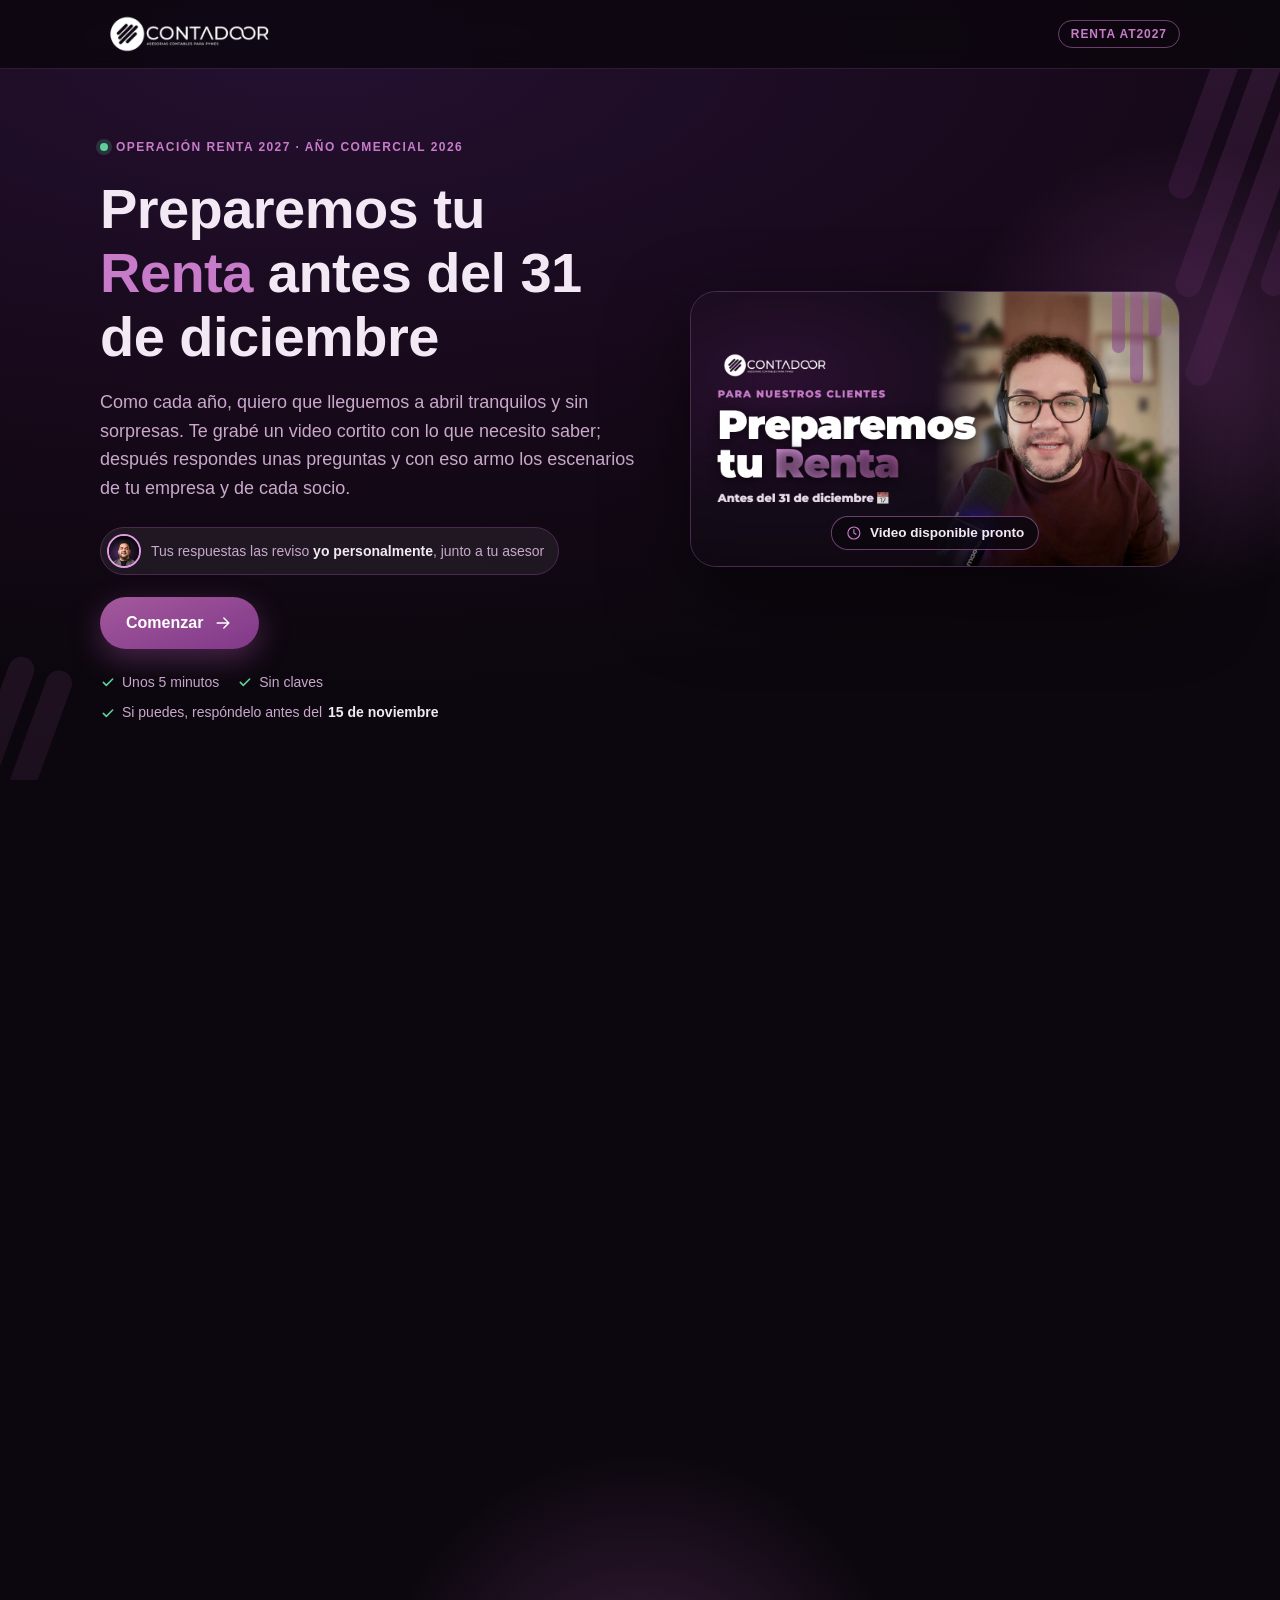
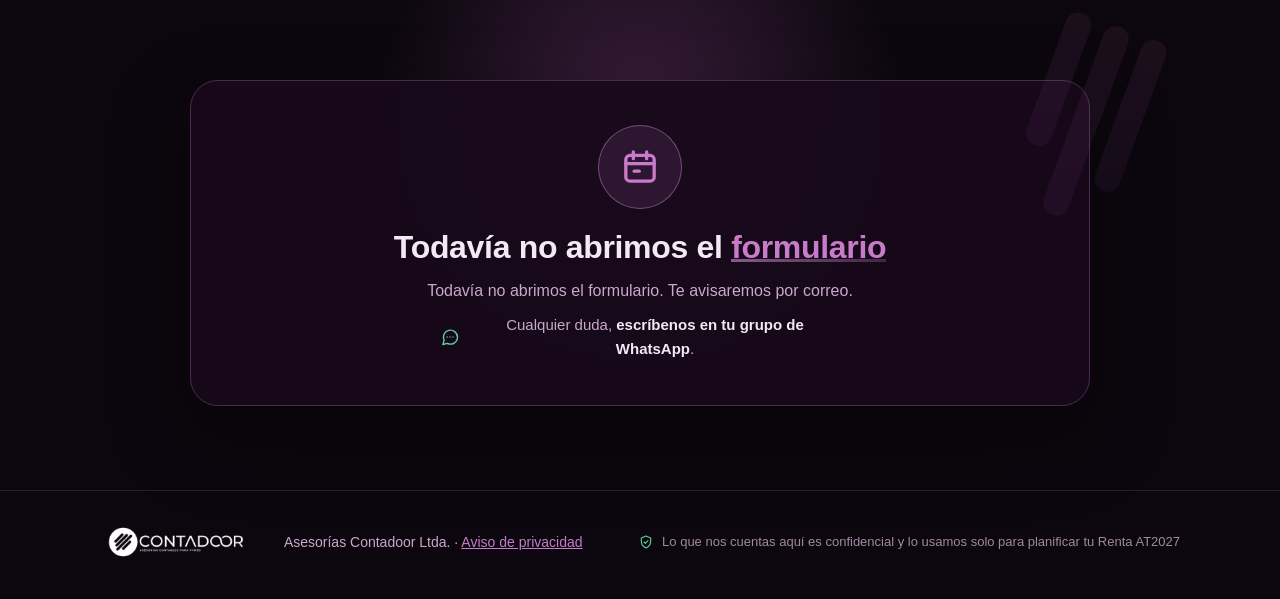
==== index.html @ b3d9703a "Preparemos tu Renta 2027 · sitio público (formulario cerrado)" ====
<!doctype html>
<html lang="es-CL">
<head>
<meta charset="utf-8">
<meta http-equiv="Content-Security-Policy" content="default-src 'self'; script-src 'self'; style-src 'self' https://fonts.googleapis.com; font-src https://fonts.gstatic.com; img-src 'self' data:; connect-src https://ulxoxqbuxiuylaolaqxj.supabase.co/functions/v1/renta-publica; media-src 'self'; frame-src 'none'; object-src 'none'; base-uri 'none'; form-action 'none'; upgrade-insecure-requests">
<meta name="referrer" content="no-referrer">
<meta name="viewport" content="width=device-width, initial-scale=1, viewport-fit=cover">
<meta name="robots" content="noindex, nofollow">
<title>Preparemos tu Renta · Contadoor</title>
<meta name="description" content="Video y formulario personal para preparar juntos la Operación Renta 2027 de tu empresa y sus socios antes del 31 de diciembre.">
<meta name="theme-color" content="#17091A">
<link rel="icon" href="assets/img/favicon.png" type="image/png">
<link rel="preconnect" href="https://fonts.googleapis.com">
<link rel="preconnect" href="https://fonts.gstatic.com" crossorigin>
<link rel="stylesheet" href="https://fonts.googleapis.com/css2?family=Montserrat:wght@700;800;900&amp;family=Inter:wght@400;500;600;700&amp;display=swap">
<link rel="stylesheet" href="assets/css/app.css">
<script src="assets/js/movimiento.js"></script>
<script src="assets/js/config.js" defer></script>
<script src="assets/js/app.js" defer></script>
</head>
<body>
<!-- Sprite de íconos de línea -->
<svg class="sprite" width="0" height="0" aria-hidden="true" focusable="false">
  <defs>
    <symbol id="i-shield" viewBox="0 0 24 24"><path d="M12 3l7 3v5c0 4.5-3 8.3-7 10-4-1.7-7-5.5-7-10V6l7-3z"/><path d="M9 12l2 2 4-4"/></symbol>
    <symbol id="i-clock" viewBox="0 0 24 24"><circle cx="12" cy="12" r="9"/><path d="M12 7v5l3 2"/></symbol>
    <symbol id="i-cal" viewBox="0 0 24 24"><rect x="3.5" y="5" width="17" height="15.5" rx="2.5"/><path d="M3.5 10h17M8 3v4M16 3v4"/><path d="M8.5 14.5h3"/></symbol>
    <symbol id="i-chart" viewBox="0 0 24 24"><path d="M4 20V4"/><path d="M4 20h16"/><path d="M7 15l4-4 3 3 5-6"/></symbol>
    <symbol id="i-building" viewBox="0 0 24 24"><path d="M4 21V5a1 1 0 011-1h9a1 1 0 011 1v16"/><path d="M15 10h4a1 1 0 011 1v10"/><path d="M3 21h18M8 8h3M8 12h3M8 16h3"/></symbol>
    <symbol id="i-user" viewBox="0 0 24 24"><circle cx="12" cy="8" r="4"/><path d="M4.5 20.5c1.2-3.8 4-5.5 7.5-5.5s6.3 1.7 7.5 5.5"/></symbol>
    <symbol id="i-users" viewBox="0 0 24 24"><circle cx="9" cy="8.5" r="3.5"/><path d="M2.5 20c.9-3.3 3.3-5 6.5-5s5.6 1.7 6.5 5"/><path d="M15.5 5.2a3.5 3.5 0 010 6.6M18 15.4c1.8.7 3 2.2 3.5 4.6"/></symbol>
    <symbol id="i-target" viewBox="0 0 24 24"><circle cx="12" cy="12" r="9"/><circle cx="12" cy="12" r="5"/><circle cx="12" cy="12" r="1.2"/></symbol>
    <symbol id="i-scale" viewBox="0 0 24 24"><path d="M12 4v16M7 20h10M5 7h14"/><path d="M5 7l-2.5 6a3 3 0 005 0L5 7zM19 7l-2.5 6a3 3 0 005 0L19 7z"/></symbol>
    <symbol id="i-out" viewBox="0 0 24 24"><rect x="3" y="6" width="14" height="12" rx="2"/><path d="M14 12h7M18 9l3 3-3 3"/><circle cx="9" cy="12" r="2"/></symbol>
    <symbol id="i-cycle" viewBox="0 0 24 24"><path d="M20 12a8 8 0 01-13.7 5.6M4 12a8 8 0 0113.7-5.6"/><path d="M17.5 3v3.8h-3.8M6.5 21v-3.8h3.8"/></symbol>
    <symbol id="i-box" viewBox="0 0 24 24"><path d="M12 3l8 4.5v9L12 21l-8-4.5v-9L12 3z"/><path d="M4 7.5l8 4.5 8-4.5M12 12v9"/></symbol>
    <symbol id="i-bank" viewBox="0 0 24 24"><path d="M3 9.5L12 4l9 5.5"/><path d="M5 10v8M9.5 10v8M14.5 10v8M19 10v8M3 20.5h18"/></symbol>
    <symbol id="i-doc" viewBox="0 0 24 24"><path d="M14 3H7a2 2 0 00-2 2v14a2 2 0 002 2h10a2 2 0 002-2V8l-5-5z"/><path d="M14 3v5h5M9 13h6M9 17h4"/></symbol>
    <symbol id="i-list" viewBox="0 0 24 24"><rect x="4.5" y="3.5" width="15" height="17" rx="2.5"/><path d="M9 3.5V5h6V3.5"/><path d="M8.5 10.5l1.5 1.5 2.5-2.5M8.5 16l1.5 1.5 2.5-2.5M14.5 11h2M14.5 16.5h2"/></symbol>
    <symbol id="i-switch" viewBox="0 0 24 24"><path d="M4 8h13l-3-3M20 16H7l3 3"/></symbol>
    <symbol id="i-dots" viewBox="0 0 24 24"><path d="M21 12a8.5 8.5 0 01-12.3 7.6L3.5 21l1.4-4.9A8.5 8.5 0 1121 12z"/><path d="M8.5 12h.01M12 12h.01M15.5 12h.01"/></symbol>
    <symbol id="i-check" viewBox="0 0 24 24"><path d="M5 12.5l4.5 4.5L19 7.5"/></symbol>
    <symbol id="i-lock" viewBox="0 0 24 24"><rect x="4.5" y="10.5" width="15" height="10" rx="2.5"/><path d="M8 10.5V7.5a4 4 0 018 0v3"/><path d="M12 14.5v2.5"/></symbol>
    <symbol id="i-key" viewBox="0 0 24 24"><circle cx="8" cy="15" r="4"/><path d="M11 12l9-9M16.5 6.5l2.5 2.5M14 9l2 2"/></symbol>
    <symbol id="i-left" viewBox="0 0 24 24"><path d="M19 12H5M11 6l-6 6 6 6"/></symbol>
    <symbol id="i-right" viewBox="0 0 24 24"><path d="M5 12h14M13 6l6 6-6 6"/></symbol>
    <symbol id="i-plus" viewBox="0 0 24 24"><path d="M12 5v14M5 12h14"/></symbol>
    <symbol id="i-trash" viewBox="0 0 24 24"><path d="M4 7h16M9 7V4.5h6V7M6.5 7l1 13h9l1-13"/></symbol>
    <symbol id="i-info" viewBox="0 0 24 24"><circle cx="12" cy="12" r="9"/><path d="M12 11v5.5M12 7.8h.01"/></symbol>
    <symbol id="i-edit" viewBox="0 0 24 24"><path d="M4 20h4L19 9a2.8 2.8 0 00-4-4L4 16v4z"/><path d="M13.5 6.5l4 4"/></symbol>
    <symbol id="i-send" viewBox="0 0 24 24"><path d="M21 3L10 14"/><path d="M21 3l-7 18-4-7-7-4 18-7z"/></symbol>
    <symbol id="i-alert" viewBox="0 0 24 24"><path d="M12 3.5L2.5 20h19L12 3.5z"/><path d="M12 10v4.5M12 17.3h.01"/></symbol>
    <symbol id="i-card" viewBox="0 0 24 24"><rect x="3" y="5.5" width="18" height="13" rx="2.5"/><path d="M3 10h18M7 15h4"/></symbol>
    <symbol id="i-flag" viewBox="0 0 24 24"><path d="M5 21V4M5 4h11l-2 4 2 4H5"/></symbol>
    <symbol id="i-wave" viewBox="0 0 24 24"><path d="M7 11.5V6.8a1.4 1.4 0 012.8 0V11M9.8 10.5V5.3a1.4 1.4 0 012.8 0v5.2M12.6 10.5V6.3a1.4 1.4 0 012.8 0v5.7"/><path d="M15.4 9.5a1.4 1.4 0 012.8 0V14a7 7 0 01-7 7h-.5a6 6 0 01-4.6-2.2L3.6 15.6a1.5 1.5 0 012.2-2L7 14.8V11.5"/></symbol>
    <symbol id="i-play" viewBox="0 0 24 24"><path d="M7 4.8v14.4a1 1 0 001.5.86l12-7.2a1 1 0 000-1.72l-12-7.2A1 1 0 007 4.8z"/></symbol>
  </defs>
</svg>

<header class="top">
  <div class="wrap">
    <img src="assets/img/logo-contadoor.png" alt="Contadoor, asesorías contables para PYMEs" width="210" height="47">
    <span class="chip-at">Renta AT2027</span>
  </div>
</header>

<main id="main">

<!-- 1 · HERO: titular + video + Comenzar -->
<section class="hero" aria-labelledby="h-hero">
  <div class="barras b-h1" aria-hidden="true"><i class="h190"></i><i class="h280"></i><i class="h360"></i><i class="h250"></i></div>
  <div class="barras b-h2" aria-hidden="true"><i class="h150"></i><i class="h250"></i><i class="h200"></i></div>
  <div class="halo h-hero" aria-hidden="true"></div>
  <div class="wrap rel hero-grid">
    <div class="hero-txt">
      <span class="eyebrow">Operación Renta 2027 · año comercial 2026</span>
      <h1 id="h-hero">Preparemos tu <span class="kw">Renta</span> antes del 31 de diciembre</h1>
      <p class="lead">Como cada año, quiero que lleguemos a abril tranquilos y sin sorpresas. Te grabé un video cortito con lo que necesito saber; después respondes unas preguntas y con eso armo los escenarios de tu empresa y de cada socio.</p>
    </div>

    <div class="hero-vid">
      <!-- Video MP4 propio (assets/renta_video.mp4 + assets/renta_poster.jpg). Se activa en assets/js/config.js (VIDEO_DISPONIBLE).
           Mientras no esté, se muestra el póster con "Video disponible pronto". -->
      <div class="video sin-video" id="video">
        <img class="poster" id="video-poster" src="assets/renta_poster.jpg" alt="Luciano Duarte presenta: Preparemos tu Renta, antes del 31 de diciembre" width="1280" height="720">
        <video id="video-el" controls playsinline preload="metadata" poster="assets/renta_poster.jpg" width="1280" height="720" hidden>
          <p>Tu navegador no puede reproducir este video.</p>
        </video>
        <p class="pronto" id="video-pronto"><svg class="ic" aria-hidden="true"><use href="#i-clock"/></svg>Video disponible pronto</p>
      </div>
    </div>

    <div class="hero-cta">
      <div class="con-ceo"><img src="assets/img/luciano.jpg" alt="" width="34" height="34"><span>Tus respuestas las reviso <b>yo personalmente</b>, junto a tu asesor</span></div>
      <div class="hero-ctas">
        <button type="button" class="btn btn-prim" data-go="form">Comenzar <svg class="ic" aria-hidden="true"><use href="#i-right"/></svg></button>
      </div>
      <div class="chips"><span><svg class="ic" aria-hidden="true"><use href="#i-check"/></svg>Unos 5 minutos</span><span><svg class="ic" aria-hidden="true"><use href="#i-check"/></svg>Sin claves</span><span><svg class="ic" aria-hidden="true"><use href="#i-check"/></svg>Si puedes, respóndelo antes del <b id="fecha-limite">15 de noviembre</b></span></div>
    </div>
  </div>
</section>

<!-- 2 · TARJETAS -->
<section class="sec pt24" aria-labelledby="h-info">
  <div class="wrap">
    <div class="sec-h"><span class="eyebrow">Antes de empezar</span><h2 id="h-info">Lo <span class="kw">importante</span>, en corto</h2></div>
    <div class="grid4">
      <div class="card info"><span class="ico" aria-hidden="true"><svg class="ic"><use href="#i-cal"/></svg></span><h3>Lo que decidamos ahora define abril</h3><p>Retiros, inversiones o cómo quedar frente al banco se pueden ordenar hasta el 31 de diciembre. Después del cierre ya no hay vuelta atrás, por eso quiero que lo veamos a tiempo.</p></div>
      <div class="card info"><span class="ico" aria-hidden="true"><svg class="ic"><use href="#i-list"/></svg></span><h3>Ya tenemos tus datos: solo revísalos</h3><p>Te muestro lo que tenemos de tu empresa y tus socios para que me confirmes o corrijas. Lo nuevo es contarme qué te gustaría lograr este año.</p></div>
      <div class="card info"><span class="ico" aria-hidden="true"><svg class="ic"><use href="#i-lock"/></svg></span><h3>Todo queda entre nosotros</h3><p>Lo que me cuentes es confidencial, como siempre. Y tranquilo: aquí nunca te voy a pedir claves del SII ni del banco.</p></div>
      <div class="card info"><span class="ico" aria-hidden="true"><svg class="ic"><use href="#i-clock"/></svg></span><h3>Te toma 5 minutos</h3><p>Entras con el RUT de tu empresa y un código que te llega al correo. Si algún dato no lo sabes, déjalo en blanco o marca "No sé".</p></div>
    </div>
    <div class="resp"><svg class="ic" aria-hidden="true"><use href="#i-shield"/></svg><p><b>Tu información define el resultado.</b> Los escenarios que armemos van a ser tan buenos como lo que me cuentes aquí. Si falta un dato, no es exacto o cambia después, el resultado puede ser distinto. Por eso te pido responder con calma y con el mayor detalle posible, y avisarme cualquier cambio.</p></div>
    <p class="wsp"><svg class="ic" aria-hidden="true"><use href="#i-dots"/></svg><span>Cualquier duda, <b>escríbenos en tu grupo de WhatsApp</b>. Estamos ahí.</span></p>
  </div>
</section>

<!-- 3 · FORMULARIO POR PASOS -->
<section class="sec form-sec pt12" id="formulario" aria-labelledby="h-form">
  <div class="halo h-form" aria-hidden="true"></div>
  <div class="wrap rel">
    <div class="sec-h centro"><span class="eyebrow">Tus respuestas · 5 pasos</span><h2 id="h-form">Cuéntame cómo viene <span class="kw">tu año</span></h2><p class="lead centrada">Entras con el RUT de tu empresa. Lo que respondes se guarda solo mientras avanzas y antes de enviar puedes revisar todo con calma.</p></div>

    <div class="form-box" id="form-box">
      <div class="barras" aria-hidden="true"><i class="h140"></i><i class="h200"></i><i class="h160"></i></div>

      <p class="saludo" id="saludo" hidden><span class="ini" aria-hidden="true"><svg class="ic"><use href="#i-wave"/></svg></span><span>Hola, <b id="saludo-emp"></b></span><button type="button" class="btn-salir" id="btn-salir">Salir</button></p>

      <div class="aviso info" id="aviso-general" role="status" aria-live="polite" hidden><svg class="ic" aria-hidden="true"><use href="#i-info"/></svg><span id="aviso-general-txt"></span></div>

      <div class="progreso" id="progreso" hidden>
        <div class="prog-meta"><span>Paso <span id="p-num">1</span> de 5 · <span id="p-nom">Empresa</span></span><span class="pct"><span class="guardado" id="guardado" aria-live="polite"></span> <span id="p-pct">0%</span></span></div>
        <div class="segs" role="progressbar" aria-label="Avance del formulario" aria-valuemin="0" aria-valuemax="100" aria-valuenow="0" id="p-bar"><i></i><i></i><i></i><i></i><i></i></div>
        <ol class="pasos" id="p-lista">
          <li data-p="1"><span class="n">1</span>Empresa</li>
          <li data-p="2"><span class="n">2</span>Socios</li>
          <li data-p="3"><span class="n">3</span>Objetivos</li>
          <li data-p="4"><span class="n">4</span>Contexto</li>
          <li data-p="5"><span class="n">5</span>Resumen</li>
        </ol>
      </div>

<form id="form" novalidate autocomplete="off">

<!-- C · FORMULARIO CERRADO (campaña no abierta o servidor no disponible) -->
<section class="step" data-step="cerrado" aria-labelledby="hc" hidden>
  <div class="cerrado">
    <div class="sello" aria-hidden="true"><svg class="ic"><use href="#i-cal"/></svg></div>
    <h2 id="hc" tabindex="-1">Todavía no abrimos el <span class="kw">formulario</span></h2>
    <p>Todavía no abrimos el formulario. Te avisaremos por correo.</p>
    <p class="wsp"><svg class="ic" aria-hidden="true"><use href="#i-dots"/></svg><span>Cualquier duda, <b>escríbenos en tu grupo de WhatsApp</b>.</span></p>
  </div>
</section>

<!-- 0 · ACCESO: RUT de la empresa + código de 6 dígitos al correo registrado -->
<section class="step" data-step="0" aria-labelledby="h0">
  <div id="acc-rut">
    <header>
      <span class="eyebrow">Acceso seguro</span>
      <h2 id="h0" tabindex="-1">Ingresa el <span class="kw">RUT</span> de tu empresa</h2>
      <p>Te mando un código de 6 dígitos al correo que tenemos registrado. Así sé que eres tú, sin claves ni contraseñas.</p>
    </header>
    <div class="card acc">
      <div class="campo"><label for="acc-rut-in">RUT de la empresa</label><input type="text" id="acc-rut-in" autocomplete="off" inputmode="text" maxlength="14" placeholder="77.123.456-9" aria-describedby="e-acc-rut"><p class="err" id="e-acc-rut">Revisa el RUT: parece que el dígito verificador no calza.</p></div>
      <button type="button" class="btn btn-prim" id="btn-rut">Enviar código <svg class="ic" aria-hidden="true"><use href="#i-send"/></svg></button>
      <p class="err" id="e-acc-api" role="alert"></p>
    </div>
  </div>
  <div id="acc-cod" hidden>
    <header>
      <span class="eyebrow">Acceso seguro</span>
      <h2 id="h0b" tabindex="-1">Revisa tu <span class="kw">correo</span></h2>
      <p id="acc-mail-txt">Si el RUT está registrado, te enviamos un código al correo de la empresa (<b class="t-fuerte" id="acc-mail"></b>). Vence en 10 minutos.</p>
    </header>
    <div class="card acc">
      <fieldset><legend>Código de 6 dígitos</legend>
        <div class="otp" id="otp">
          <input type="text" inputmode="numeric" autocomplete="one-time-code" maxlength="6" aria-label="Dígito 1 de 6">
          <input type="text" inputmode="numeric" autocomplete="off" maxlength="6" aria-label="Dígito 2 de 6">
          <input type="text" inputmode="numeric" autocomplete="off" maxlength="6" aria-label="Dígito 3 de 6">
          <input type="text" inputmode="numeric" autocomplete="off" maxlength="6" aria-label="Dígito 4 de 6">
          <input type="text" inputmode="numeric" autocomplete="off" maxlength="6" aria-label="Dígito 5 de 6">
          <input type="text" inputmode="numeric" autocomplete="off" maxlength="6" aria-label="Dígito 6 de 6">
        </div>
      </fieldset>
      <p class="err" id="e-otp" role="alert">Escribe los 6 dígitos del código.</p>
      <div class="acc-btns">
        <button type="button" class="btn btn-prim" id="btn-cod">Validar código <svg class="ic" aria-hidden="true"><use href="#i-right"/></svg></button>
        <button type="button" class="btn btn-sec" id="btn-reenviar" disabled>Reenviar código</button>
      </div>
      <p class="estado-sii" id="reenvio-est" aria-live="polite"></p>
      <p class="nota-correo"><svg class="ic" aria-hidden="true"><use href="#i-info"/></svg><span>¿Tu correo cambió? Avísanos en tu grupo de WhatsApp y lo actualizamos nosotros.</span></p>
      <p class="nota-correo"><svg class="ic" aria-hidden="true"><use href="#i-dots"/></svg><span>¿No te llegó? Mira en spam o <b>escríbenos en tu grupo de WhatsApp</b> y lo vemos.</span></p>
      <button type="button" class="link" id="btn-otro-rut"><svg class="ic" aria-hidden="true"><use href="#i-left"/></svg>Usar otro RUT</button>
    </div>
  </div>
</section>

<!-- 1 · EMPRESA (precargada: confirmar o corregir cada bloque) -->
<section class="step" data-step="1" aria-labelledby="h1" hidden>
  <header>
    <span class="eyebrow">Paso 1</span>
    <h2 id="h1" tabindex="-1">Revisemos los datos de <span class="kw">tu empresa</span></h2>
    <p>Esto es lo que tenemos registrado. En cada bloque dime si "Está correcto" o si hay que "Corregir".</p>
  </header>

  <div class="card pre-blk" data-blk="empresa">
    <h3><svg class="ic" aria-hidden="true"><use href="#i-building"/></svg>Datos de la empresa <span class="est-pill" data-est></span></h3>
    <dl class="pre pre-view">
      <div><dt>Razón social</dt><dd id="emp-rs"></dd></div>
      <div><dt>RUT</dt><dd id="emp-rut"></dd></div>
      <div><dt>Régimen actual</dt><dd id="emp-reg"></dd></div>
      <div><dt>Dirección</dt><dd id="emp-dir"></dd></div>
    </dl>
    <div class="pre-edit" hidden>
      <div class="grid c2">
        <div class="campo"><label for="ed-rs">Razón social</label><input type="text" id="ed-rs" maxlength="120" autocomplete="off" aria-describedby="e-ed-rs"><p class="err" id="e-ed-rs">Escribe la razón social.</p></div>
        <div class="campo"><span class="lbl">RUT</span><p class="fijo" id="ed-rut"></p><span class="ayuda">El RUT no se puede cambiar aquí porque es tu llave de entrada.</span></div>
        <div class="campo"><label for="ed-reg">Régimen actual</label><select id="ed-reg"><option value="">Elige una opción</option><option>Pro Pyme General (14 D N°3)</option><option>Pro Pyme Transparente (14 D N°8)</option><option>Régimen General (14 A)</option><option>Renta presunta</option><option>No lo sé</option></select></div>
        <div class="campo"><label for="ed-dir">Dirección</label><input type="text" id="ed-dir" maxlength="160" autocomplete="off"></div>
        <div class="campo"><label for="ed-comuna">Comuna</label><input type="text" id="ed-comuna" maxlength="60" autocomplete="off"></div>
      </div>
    </div>
    <div class="pre-acc"><button type="button" class="b-ok" data-pre="ok" aria-pressed="false"><svg class="ic" aria-hidden="true"><use href="#i-check"/></svg>Está correcto</button><button type="button" class="b-fix" data-pre="fix" aria-pressed="false"><svg class="ic" aria-hidden="true"><use href="#i-edit"/></svg>Corregir</button></div>
    <p class="err" data-e-blk>Cuéntame si está correcto o hay que corregirlo.</p>
  </div>

  <div class="card pre-blk" data-blk="contacto">
    <h3><svg class="ic" aria-hidden="true"><use href="#i-user"/></svg>Contacto <span class="est-pill" data-est></span></h3>
    <dl class="pre pre-view">
      <div><dt>Nombre</dt><dd id="ct-nombre"></dd></div>
      <div><dt>WhatsApp</dt><dd id="ct-wsp"></dd></div>
    </dl>
    <div class="pre-edit" hidden>
      <div class="grid c2">
        <div class="campo"><label for="r-nombre">Nombre completo</label><input type="text" id="r-nombre" maxlength="120" autocomplete="off" aria-describedby="e-r-nombre"><p class="err" id="e-r-nombre">Escribe el nombre.</p></div>
        <div class="campo"><label for="r-cargo">Cargo</label><input type="text" id="r-cargo" maxlength="80" autocomplete="off"></div>
        <div class="campo"><label for="r-wsp">WhatsApp</label><input type="tel" id="r-wsp" maxlength="25" autocomplete="off" inputmode="tel" placeholder="+56 9 1234 5678" aria-describedby="e-r-wsp"><p class="err" id="e-r-wsp">Escribe un número de contacto (solo números, espacios o +).</p></div>
      </div>
    </div>
    <div class="correo-fijo"><dl class="pre"><div><dt>Correo (recibe el código)</dt><dd class="ct-correo"></dd></div></dl><p class="nota-correo"><svg class="ic" aria-hidden="true"><use href="#i-info"/></svg><span>¿Tu correo cambió? Avísanos en tu grupo de WhatsApp y lo actualizamos nosotros.</span></p></div>
    <div class="pre-acc"><button type="button" class="b-ok" data-pre="ok" aria-pressed="false"><svg class="ic" aria-hidden="true"><use href="#i-check"/></svg>Está correcto</button><button type="button" class="b-fix" data-pre="fix" aria-pressed="false"><svg class="ic" aria-hidden="true"><use href="#i-edit"/></svg>Corregir</button></div>
    <p class="err" data-e-blk>Cuéntame si está correcto o hay que corregirlo.</p>
  </div>

  <div class="card pre-blk" data-blk="cuenta_empresa">
    <h3><svg class="ic" aria-hidden="true"><use href="#i-card"/></svg>Cuenta bancaria de la empresa <span class="est-pill" data-est></span></h3>
    <p class="nota-s">Si en abril hay devolución de impuestos, llega a esta cuenta. Así no se atrasa ni llega por cheque.</p>
    <dl class="pre pre-view">
      <div><dt>Cuenta registrada</dt><dd id="bk-txt"></dd></div>
      <div><dt>Titular</dt><dd id="bk-tit"></dd></div>
    </dl>
    <div class="pre-edit" hidden>
      <label class="acepto sep-b"><input type="checkbox" id="be-sin"><span>La empresa <b>no tiene</b> cuenta bancaria a su nombre</span></label>
      <div id="be-cheque" class="cheque" hidden>
        <p>Sin cuenta, si hay devolución el SII la paga con <b>cheque enviado al domicilio registrado en el SII</b>. Por eso es clave que esa dirección esté al día.</p>
        <dl class="kv"><div><dt>Dirección que tenemos registrada</dt><dd id="be-dir-sii"></dd></div></dl>
        <fieldset class="mt10"><legend>¿Tu dirección en el SII está vigente?</legend><div class="seg">
          <label class="opt"><input type="radio" name="be-dir" value="vigente"><span>Sí, está vigente</span></label>
          <label class="opt"><input type="radio" name="be-dir" value="cambio"><span>No, cambió</span></label>
        </div></fieldset>
        <p class="err" id="e-be-dir">Cuéntame si la dirección está vigente.</p>
        <p class="warn" id="w-be-dir" role="status"><svg class="ic" aria-hidden="true"><use href="#i-alert"/></svg><span>Hay que actualizarla en el SII antes de abril. No te preocupes: te ayudamos con el trámite.</span></p>
      </div>
      <div class="grid c2" id="be-campos">
        <div class="campo"><label for="be-banco">Banco</label><select id="be-banco" class="sel-banco" aria-describedby="e-be-banco"></select><p class="err" id="e-be-banco">Elige el banco.</p></div>
        <div class="campo"><label for="be-tipo">Tipo de cuenta</label><select id="be-tipo" class="sel-tipo" aria-describedby="e-be-tipo"></select><p class="err" id="e-be-tipo">Elige el tipo de cuenta.</p></div>
        <div class="campo"><label for="be-num">Número de cuenta</label><input type="text" id="be-num" inputmode="numeric" autocomplete="off" maxlength="24" placeholder="Solo números" aria-describedby="a-be-num e-be-num"><span class="ayuda" id="a-be-num">Viaja cifrado y en el resumen se ve así: ••••1234.</span><p class="err" id="e-be-num">Revisa el número: entre 4 y 20 dígitos (puede llevar guiones).</p></div>
        <div class="campo"><label for="be-tit">RUT del titular</label><input type="text" id="be-tit" autocomplete="off" maxlength="14" placeholder="RUT de la empresa" aria-describedby="w-be-tit"><p class="warn" id="w-be-tit" role="status"><svg class="ic" aria-hidden="true"><use href="#i-alert"/></svg><span>Ojo: este RUT no es el de la empresa. La cuenta debe estar <b>a nombre de la empresa</b>: no se puede usar la cuenta personal de un socio. Solo si la empresa es persona natural o empresario individual se usa su cuenta personal, porque es el mismo RUT.</span></p></div>
      </div>
    </div>
    <div class="pre-acc"><button type="button" class="b-ok" data-pre="ok" aria-pressed="false"><svg class="ic" aria-hidden="true"><use href="#i-check"/></svg>Está correcto</button><button type="button" class="b-fix" data-pre="fix" aria-pressed="false"><svg class="ic" aria-hidden="true"><use href="#i-edit"/></svg><span class="b-fix-txt">Corregir</span></button></div>
    <p class="err" data-e-blk>Cuéntame si está correcto o hay que corregirlo.</p>
    <p class="nunca"><svg class="ic" aria-hidden="true"><use href="#i-lock"/></svg>Tranquilo: nunca te vamos a pedir claves del banco ni de tarjetas.</p>
  </div>
</section>

<!-- 2 · SOCIOS -->
<section class="step" data-step="2" aria-labelledby="h2" hidden>
  <header>
    <span class="eyebrow">Paso 2</span>
    <h2 id="h2" tabindex="-1">Los <span class="kw">socios</span> de la empresa</h2>
    <p>La Renta de cada socio depende de lo que recibe de la empresa y de sus otros ingresos. Te muestro los socios que tenemos: confirma o corrige sus datos y completa lo demás.</p>
  </header>
  <div id="socios"></div>
  <div class="suma" id="suma" aria-live="polite"><span>Participación total</span><div class="barra"><i id="suma-bar"></i></div><b id="suma-num">0%</b></div>
  <button type="button" class="btn-add" id="btn-add"><svg class="ic" aria-hidden="true"><use href="#i-plus"/></svg>Agregar otro socio</button>
</section>

<!-- 3 · OBJETIVOS -->
<section class="step" data-step="3" aria-labelledby="h3" hidden>
  <header>
    <span class="eyebrow">Paso 3</span>
    <h2 id="h3" tabindex="-1">¿Qué quieren <span class="kw">lograr</span> este año?</h2>
    <p>Marca todos los que apliquen. Con esto armo los escenarios a tu medida.</p>
  </header>
  <div class="objs" id="objs" role="group" aria-label="Objetivos para este año">

    <div class="obj" data-obj="menos">
      <label><input type="checkbox" name="obj" value="menos"><span class="ico" aria-hidden="true"><svg class="ic"><use href="#i-scale"/></svg></span><span><b>Pagar lo menos posible, dentro de la ley</b><span class="d">Usar bien los beneficios y franquicias que te corresponden.</span></span><span class="chk" aria-hidden="true"><svg class="ic"><use href="#i-check"/></svg></span></label>
      <div class="seguimiento" hidden>
        <span class="tag">Una pregunta más</span>
        <fieldset><legend>¿Qué te preocupa más?</legend><div class="seg">
          <label class="opt"><input type="radio" name="menos-foco" value="empresa"><span>Impuesto de la empresa</span></label>
          <label class="opt"><input type="radio" name="menos-foco" value="socios"><span>Impuesto de los socios</span></label>
          <label class="opt"><input type="radio" name="menos-foco" value="ambos"><span>Ambos</span></label>
          <label class="opt"><input type="radio" name="menos-foco" value=""><span>No sé</span></label>
        </div></fieldset>
      </div>
    </div>

    <div class="obj" data-obj="retiros">
      <label><input type="checkbox" name="obj" value="retiros"><span class="ico" aria-hidden="true"><svg class="ic"><use href="#i-out"/></svg></span><span><b>Retirar utilidades</b><span class="d">Sacar dinero de la empresa para los socios de forma ordenada.</span></span><span class="chk" aria-hidden="true"><svg class="ic"><use href="#i-check"/></svg></span></label>
      <div class="seguimiento" hidden>
        <span class="tag">Una pregunta más</span>
        <p class="campo"><span class="lbl">Monto aproximado que le gustaría retirar a cada socio (opcional)</span></p>
        <div class="grid" id="retiros-socios"></div>
      </div>
    </div>

    <div class="obj" data-obj="reinvertir">
      <label><input type="checkbox" name="obj" value="reinvertir"><span class="ico" aria-hidden="true"><svg class="ic"><use href="#i-cycle"/></svg></span><span><b>Reinvertir en la empresa</b><span class="d">Dejar las utilidades dentro para crecer.</span></span><span class="chk" aria-hidden="true"><svg class="ic"><use href="#i-check"/></svg></span></label>
      <div class="seguimiento" hidden>
        <span class="tag">Una pregunta más</span>
        <div class="campo"><label for="reinv-en">¿En qué principalmente?</label><input type="text" id="reinv-en" maxlength="300" placeholder="Ej.: capital de trabajo, ampliar el local, más personal"></div>
      </div>
    </div>

    <div class="obj" data-obj="inversion">
      <label><input type="checkbox" name="obj" value="inversion"><span class="ico" aria-hidden="true"><svg class="ic"><use href="#i-box"/></svg></span><span><b>Hacer una inversión</b><span class="d">Comprar un activo: vehículo, propiedad, maquinaria o equipos.</span></span><span class="chk" aria-hidden="true"><svg class="ic"><use href="#i-check"/></svg></span></label>
      <div class="seguimiento" hidden>
        <span class="tag">Una pregunta más</span>
        <div class="grid c2">
          <div class="campo"><label for="inv-tipo">¿Qué piensas comprar?</label><select id="inv-tipo"><option value="">Elige una opción</option><option>Vehículo</option><option>Propiedad</option><option>Maquinaria o equipos</option><option>Tecnología</option><option>Otro</option></select></div>
          <div class="campo"><label for="inv-monto">Monto aproximado</label><input type="text" id="inv-monto" inputmode="numeric" maxlength="20" class="clp" placeholder="$ 0"></div>
          <div class="campo"><label for="inv-cuando">¿Cuándo?</label><select id="inv-cuando"><option value="">Elige una opción</option><option>Antes del 31-dic-2026</option><option>Primer semestre 2027</option><option>Segundo semestre 2027</option><option>Aún no lo sé</option></select></div>
        </div>
      </div>
    </div>

    <div class="obj" data-obj="bancos">
      <label><input type="checkbox" name="obj" value="bancos"><span class="ico" aria-hidden="true"><svg class="ic"><use href="#i-bank"/></svg></span><span><b>Ser más solvente para los bancos</b><span class="d">Mostrar un balance sólido para acceder a crédito.</span></span><span class="chk" aria-hidden="true"><svg class="ic"><use href="#i-check"/></svg></span></label>
      <div class="seguimiento" hidden>
        <span class="tag">Una pregunta más</span>
        <fieldset><legend>¿Piensas pedir un crédito en los próximos 12 meses?</legend><div class="seg">
          <label class="opt"><input type="radio" name="banco-credito" value="si"><span>Sí</span></label>
          <label class="opt"><input type="radio" name="banco-credito" value="tal_vez"><span>Tal vez</span></label>
          <label class="opt"><input type="radio" name="banco-credito" value="no"><span>No</span></label>
        </div></fieldset>
        <div class="campo"><label for="banco-monto">Monto aproximado del crédito (opcional)</label><input type="text" id="banco-monto" inputmode="numeric" maxlength="20" class="clp" placeholder="$ 0"></div>
      </div>
    </div>

    <div class="obj" data-obj="deudas">
      <label><input type="checkbox" name="obj" value="deudas"><span class="ico" aria-hidden="true"><svg class="ic"><use href="#i-doc"/></svg></span><span><b>Ordenar deudas tributarias o previsionales</b><span class="d">Regularizar con el SII, la Tesorería o las cotizaciones.</span></span><span class="chk" aria-hidden="true"><svg class="ic"><use href="#i-check"/></svg></span></label>
      <div class="seguimiento" hidden>
        <span class="tag">Una pregunta más</span>
        <fieldset><legend>¿Qué tipo de deuda?</legend><div class="seg">
          <label class="opt"><input type="radio" name="deuda-tipo" value="tributaria"><span>Tributaria</span></label>
          <label class="opt"><input type="radio" name="deuda-tipo" value="previsional"><span>Previsional</span></label>
          <label class="opt"><input type="radio" name="deuda-tipo" value="ambas"><span>Ambas</span></label>
          <label class="opt"><input type="radio" name="deuda-tipo" value=""><span>No sé</span></label>
        </div></fieldset>
      </div>
    </div>

    <div class="obj" data-obj="regimen">
      <label><input type="checkbox" name="obj" value="regimen"><span class="ico" aria-hidden="true"><svg class="ic"><use href="#i-switch"/></svg></span><span><b>Cambiar de régimen tributario</b><span class="d">Evaluar si otro régimen le conviene más a la empresa.</span></span><span class="chk" aria-hidden="true"><svg class="ic"><use href="#i-check"/></svg></span></label>
      <div class="seguimiento" hidden>
        <span class="tag">Una pregunta más</span>
        <div class="campo"><label for="reg-por">¿Por qué lo estás pensando?</label><input type="text" id="reg-por" maxlength="300" placeholder="Ej.: me recomendaron, las ventas crecieron mucho"></div>
      </div>
    </div>

    <div class="obj" data-obj="otro">
      <label><input type="checkbox" name="obj" value="otro"><span class="ico" aria-hidden="true"><svg class="ic"><use href="#i-dots"/></svg></span><span><b>Otro objetivo</b><span class="d">Cuéntamelo con tus palabras.</span></span><span class="chk" aria-hidden="true"><svg class="ic"><use href="#i-check"/></svg></span></label>
      <div class="seguimiento" hidden>
        <div class="campo"><label for="otro-txt">¿Qué te gustaría lograr?</label><textarea id="otro-txt" maxlength="300" placeholder="Escríbelo aquí"></textarea></div>
      </div>
    </div>
  </div>
</section>

<!-- 4 · CONTEXTO -->
<section class="step" data-step="4" aria-labelledby="h4" hidden>
  <header>
    <span class="eyebrow">Paso 4</span>
    <h2 id="h4" tabindex="-1">Cómo viene el <span class="kw">año</span></h2>
    <p>Una mirada rápida a tu 2026 para afinar los números.</p>
  </header>
  <div class="card">
    <h3><svg class="ic" aria-hidden="true"><use href="#i-chart"/></svg>Ventas</h3>
    <fieldset><legend>Este año esperas vender, comparado con 2025…</legend><div class="seg">
      <label class="opt"><input type="radio" name="ventas" value="mas"><span>Más</span></label>
      <label class="opt"><input type="radio" name="ventas" value="igual"><span>Parecido</span></label>
      <label class="opt"><input type="radio" name="ventas" value="menos"><span>Menos</span></label>
      <label class="opt"><input type="radio" name="ventas" value="nose"><span>No sé</span></label>
    </div></fieldset>
    <p class="err" id="e-ventas">Elige una opción (puede ser "No sé").</p>
  </div>
  <div class="card">
    <h3><svg class="ic" aria-hidden="true"><use href="#i-flag"/></svg>Eventos importantes del año</h3>
    <fieldset><legend>¿Pasó o va a pasar algo de esto en 2026?</legend><div class="seg" id="eventos">
      <label class="opt"><input type="checkbox" name="evento" value="venta_activos"><span>Venta de activos</span></label>
      <label class="opt"><input type="checkbox" name="evento" value="socios"><span>Entrada o salida de socios</span></label>
      <label class="opt"><input type="checkbox" name="evento" value="contratacion"><span>Contratación de personal</span></label>
      <label class="opt"><input type="checkbox" name="evento" value="prestamo_socio_empresa"><span>Préstamos de socios a la empresa</span></label>
      <label class="opt"><input type="checkbox" name="evento" value="prestamo_empresa_socio"><span>Préstamos de la empresa a socios</span></label>
      <label class="opt"><input type="checkbox" name="evento" value="ninguno"><span>Ninguno</span></label>
    </div></fieldset>
    <div class="campo mt14"><label for="ev-det">Detalle (opcional)</label><textarea id="ev-det" maxlength="500" placeholder="Ej.: vendimos la camioneta en junio; entró un socio nuevo en septiembre"></textarea></div>
  </div>
  <div class="card">
    <h3><svg class="ic" aria-hidden="true"><use href="#i-out"/></svg>Retiros de este año</h3>
    <fieldset><legend>¿Los socios ya han sacado dinero de la empresa este año?</legend><div class="seg">
      <label class="opt"><input type="radio" name="retiros-hechos" value="si"><span>Sí</span></label>
      <label class="opt"><input type="radio" name="retiros-hechos" value="no"><span>No</span></label>
      <label class="opt"><input type="radio" name="retiros-hechos" value=""><span>No sé</span></label>
    </div></fieldset>
    <div class="campo mt14" id="ret-monto-wrap" hidden><label for="ret-monto">Monto aproximado retirado en total</label><input type="text" id="ret-monto" inputmode="numeric" maxlength="20" class="clp" placeholder="$ 0" aria-describedby="a-ret-monto"><span class="ayuda" id="a-ret-monto">Basta con una cifra aproximada; nosotros la cuadramos con la contabilidad.</span></div>
    <div class="campo mt14"><label for="comentarios">¿Algo más que quieras contarme?</label><textarea id="comentarios" maxlength="1000" placeholder="Opcional"></textarea></div>
  </div>
</section>

<!-- 5 · RESUMEN + ACEPTACIÓN + DECLARACIÓN + AVISO DE PRIVACIDAD -->
<section class="step" data-step="5" aria-labelledby="h5" hidden>
  <header>
    <span class="eyebrow">Paso 5</span>
    <h2 id="h5" tabindex="-1">Revisa y <span class="kw">envía</span></h2>
    <p>Dale una última mirada. Si algo no calza, vuelve con "Editar".</p>
  </header>
  <div class="card" id="resumen"></div>
  <div class="card">
    <label class="acepto"><input type="checkbox" id="acepto" aria-describedby="e-acepto"><span>Acepto que Asesorías Contadoor Ltda. use esta información, de forma confidencial, solo para planificar la Renta AT2027 de la empresa y sus socios.</span></label>
    <p class="err" id="e-acepto">Para enviar, marca la casilla de aceptación.</p>
    <label class="acepto mt14"><input type="checkbox" id="declaro" aria-describedby="e-declaro"><span><b>Te confirmo que la información es completa y verdadera.</b> Entiendo que la planificación y sus resultados dependen de lo que entregué, y que Asesorías Contadoor Ltda. no se hace responsable de diferencias, impuestos, multas o intereses que vengan de información incompleta, inexacta o entregada fuera de plazo. Si algo cambia antes del 31 de diciembre, les aviso.</span></label>
    <p class="err" id="e-declaro">Para enviar, confirma la declaración sobre la información.</p>
    <label class="acepto mt14"><input type="checkbox" id="privacidad" aria-describedby="e-privacidad"><span><b>Leí el <a href="aviso-privacidad.html" target="_blank" rel="noopener noreferrer">aviso de privacidad</a></b> (se abre en otra pestaña; versión renta-2027-v1).</span></label>
    <p class="err" id="e-privacidad">Para enviar, confirma que leíste el aviso de privacidad.</p>
  </div>
</section>

<!-- 6 · LISTO -->
<section class="step" data-step="6" aria-labelledby="h6" hidden>
  <div class="fin">
    <div class="sello" aria-hidden="true"><svg class="ic"><use href="#i-check"/></svg></div>
    <h2 id="h6" tabindex="-1">¡<span class="kw">Gracias</span>!</h2>
    <p id="fin-txt">Con esto armo tus escenarios y nos juntamos a revisarlos antes de fin de año.</p>
    <div class="ok-pasos">
      <div class="ok-paso"><div class="ok-ic" aria-hidden="true"><svg class="ic"><use href="#i-doc"/></svg></div><p><b>Reviso tus respuestas</b> junto con la contabilidad de la empresa.</p></div>
      <div class="ok-paso"><div class="ok-ic" aria-hidden="true"><svg class="ic"><use href="#i-key"/></svg></div><p id="sig-sii"><b>Si más adelante</b> necesitamos revisar el SII de algún socio, te enviaremos un enlace seguro.</p></div>
      <div class="ok-paso"><div class="ok-ic" aria-hidden="true"><svg class="ic"><use href="#i-cal"/></svg></div><p><b>Te escribo para juntarnos</b> y comparar escenarios antes del 31 de diciembre.</p></div>
    </div>
    <p class="wsp mt20"><svg class="ic" aria-hidden="true"><use href="#i-dots"/></svg><span>Cualquier duda o cambio, <b>escríbenos en tu grupo de WhatsApp</b>. Estamos ahí.</span></p>
  </div>
</section>

</form>

      <div class="acciones" id="acciones" hidden>
        <button type="button" class="btn btn-sec" id="btn-atras"><svg class="ic" aria-hidden="true"><use href="#i-left"/></svg><span>Atrás</span></button>
        <p class="msg-error" id="msg-error" role="alert"></p>
        <button type="button" class="btn btn-prim" id="btn-sig"><span class="btn-sig-txt">Continuar</span><svg class="ic" aria-hidden="true"><use href="#i-right"/></svg></button>
      </div>
    </div>
  </div>
</section>
</main>

<footer class="pie">
  <div class="wrap">
    <img src="assets/img/logo-contadoor.png" alt="Contadoor" width="152" height="34">
    <span>Asesorías Contadoor Ltda. · <a href="aviso-privacidad.html" target="_blank" rel="noopener noreferrer">Aviso de privacidad</a></span>
    <span class="der"><svg class="ic" aria-hidden="true"><use href="#i-shield"/></svg>Lo que nos cuentas aquí es confidencial y lo usamos solo para planificar tu Renta AT2027</span>
  </div>
</footer>

<div class="movil-cta" id="movil-cta"><button type="button" class="btn btn-prim" data-go="form">Comenzar <svg class="ic" aria-hidden="true"><use href="#i-right"/></svg></button></div>

<template id="tpl-socio">
  <article class="card socio">
    <div class="socio-head">
      <span class="avatar" data-f="ini" aria-hidden="true">?</span>
      <h3><span data-f="titulo">Socio</span><small data-f="sub">Datos personales</small></h3>
      <span class="est-pill" data-f="pill"></span>
      <button type="button" class="btn-quitar" data-act="quitar"><svg class="ic" aria-hidden="true"><use href="#i-trash"/></svg><span>Quitar</span></button>
    </div>
    <div data-f="vista">
      <dl class="pre"><div><dt>RUT</dt><dd data-f="v-rut"></dd></div><div><dt>Participación</dt><dd data-f="v-pct"></dd></div></dl>
      <div class="pre-acc"><button type="button" class="b-ok" data-sact="ok" aria-pressed="false"><svg class="ic" aria-hidden="true"><use href="#i-check"/></svg>Está correcto</button><button type="button" class="b-fix" data-sact="fix" aria-pressed="false"><svg class="ic" aria-hidden="true"><use href="#i-edit"/></svg>Corregir</button></div>
      <p class="err" data-f="e-est">Cuéntame si está correcto o hay que corregirlo.</p>
    </div>
    <div class="grid c2" data-f="campos-id">
      <div class="campo"><label data-for="nombre">Nombre completo</label><input type="text" data-k="nombre" maxlength="120" autocomplete="off" placeholder="Nombre y apellidos"><p class="err" data-e="nombre">Escribe el nombre del socio.</p></div>
      <div class="campo"><label data-for="rut">RUT</label><input type="text" data-k="rut" maxlength="14" autocomplete="off" placeholder="12.345.678-9" inputmode="text"><p class="err" data-e="rut">RUT no válido. Revisa el dígito verificador.</p></div>
      <div class="campo"><label data-for="pct">% de participación</label><div class="pct-wrap"><input type="text" data-k="pct" maxlength="6" inputmode="decimal" placeholder="0"></div><p class="err" data-e="pct">Escribe un porcentaje mayor que 0 (máximo 100).</p></div>
    </div>
    <hr class="sep">
    <div class="grid">
      <fieldset><legend>¿Recibe sueldo en esta empresa?</legend><div class="seg" data-radio="sueldo">
        <label class="opt"><input type="radio" value="si"><span>Sí</span></label>
        <label class="opt"><input type="radio" value="no"><span>No</span></label>
      </div></fieldset>
      <fieldset><legend>¿Tiene otros ingresos?</legend><div class="seg" data-check="otros">
        <label class="opt"><input type="checkbox" value="sueldo_otra"><span>Sueldo en otra empresa</span></label>
        <label class="opt"><input type="checkbox" value="honorarios"><span>Boletas de honorarios</span></label>
        <label class="opt"><input type="checkbox" value="arriendos"><span>Arriendos</span></label>
        <label class="opt"><input type="checkbox" value="otras_sociedades"><span>Otras sociedades</span></label>
        <label class="opt"><input type="checkbox" value="ninguno"><span>Ninguno</span></label>
      </div>
      <div class="montos-otros" data-f="montos"></div>
      </fieldset>
      <fieldset><legend>¿Tiene deudas personales con la Tesorería (TGR)?</legend><div class="seg" data-radio="tgr">
        <label class="opt"><input type="radio" value="si"><span>Sí</span></label>
        <label class="opt"><input type="radio" value="no"><span>No</span></label>
        <label class="opt"><input type="radio" value="nose"><span>No sé</span></label>
      </div>
      <div class="explica"><svg class="ic" aria-hidden="true"><use href="#i-info"/></svg><span>¿Por qué te lo pregunto? Si hay deudas con la Tesorería, la devolución de abril puede quedar retenida para pagarlas. Saberlo antes me permite planificar con datos reales.</span></div>
      </fieldset>
      <fieldset><legend>¿Tiene alguno de estos?</legend><div class="seg" data-check="ahorro">
        <label class="opt"><input type="checkbox" value="apv"><span>APV</span></label>
        <label class="opt"><input type="checkbox" value="dividendo"><span>Crédito hipotecario (dividendo)</span></label>
        <label class="opt"><input type="checkbox" value="ninguno"><span>Ninguno</span></label>
      </div></fieldset>
    </div>

    <div class="banco">
      <h4><svg class="ic" aria-hidden="true"><use href="#i-card"/></svg>Cuenta bancaria del socio</h4>
      <p>Si en abril tiene devolución de impuestos, llega a esta cuenta. Así no se atrasa ni llega por cheque. Es opcional: si no la tienes a mano, la vemos después.</p>
      <fieldset class="mb8" data-f="modo-wrap"><legend class="sr-only">¿Qué cuenta usamos?</legend><div class="seg" data-radio="cmodo">
        <label class="opt" data-f="op-vigente"><input type="radio" value="vigente"><span data-f="txt-vigente">Usar la cuenta registrada</span></label>
        <label class="opt"><input type="radio" value="cuenta"><span>Informar una cuenta</span></label>
        <label class="opt"><input type="radio" value="sin_cuenta"><span>No tengo cuenta a mi nombre</span></label>
      </div></fieldset>
      <div data-f="cheque" class="cheque" hidden><p>Sin cuenta, si hay devolución el SII la paga con <b>cheque enviado a tu domicilio registrado en el SII</b>. Confirma si esa dirección está al día.</p><fieldset><legend>¿Tu dirección en el SII está vigente?</legend><div class="seg" data-radio="dirsii"><label class="opt"><input type="radio" value="vigente"><span>Sí, está vigente</span></label><label class="opt"><input type="radio" value="cambio"><span>No, cambió</span></label></div></fieldset><p class="err" data-f="e-dirsii">Cuéntame si la dirección está vigente.</p></div>
      <div class="grid c2" data-f="campos-banco">
        <div class="campo"><label data-for="banco">Banco</label><select data-k="banco" class="sel-banco"></select></div>
        <div class="campo"><label data-for="tipo">Tipo de cuenta</label><select data-k="tipo" class="sel-tipo"></select></div>
        <div class="campo"><label data-for="cuenta">Número de cuenta</label><input type="text" data-k="cuenta" inputmode="numeric" autocomplete="off" maxlength="24" placeholder="Solo números"><p class="err" data-e="cuenta">Completa banco, tipo y número (entre 4 y 20 dígitos), o elige otra opción.</p></div>
        <div class="campo"><label data-for="titular">RUT del titular</label><input type="text" data-k="titular" autocomplete="off" maxlength="14" placeholder="RUT del socio"><p class="warn" data-f="warn" role="status"><svg class="ic" aria-hidden="true"><use href="#i-alert"/></svg><span>Ojo: este RUT no es el del socio. La devolución solo se deposita en una cuenta a nombre del socio.</span></p></div>
      </div>
      <p class="nunca"><svg class="ic" aria-hidden="true"><use href="#i-lock"/></svg>Tranquilo: nunca te vamos a pedir claves del banco ni de tarjetas.</p>
    </div>

    <div class="sii" data-f="sii">
      <h4><svg class="ic" aria-hidden="true"><use href="#i-key"/></svg>Acceso al SII del socio</h4>
      <p>Mirar su situación en el SII me permite ver ingresos, retenciones y posibles deudas antes de proyectar.</p>
      <label class="toggle"><span>Autorizo que Contadoor revise mi situación en el SII</span><input type="checkbox" role="switch" data-k="autoriza"></label>
      <div data-f="canal">
        <p class="canal-txt">Por seguridad, <b class="t-fuerte">la clave nunca se escribe en este formulario</b>. Se entrega por un canal protegido:</p>
        <ol>
          <li><span class="l">A</span><span><b>Delegar el acceso:</b> si aplica, autorizas a Contadoor directamente en el SII, sin compartir tu clave.</span></li>
          <li><span class="l">B</span><span><b>Enlace seguro y personal:</b> te enviaremos un enlace para ingresarla. Se guarda cifrada y solo la ve tu asesor.</span></li>
        </ol>
        <label class="toggle"><span>Prefiero entregar la clave por el enlace seguro</span><input type="checkbox" role="switch" data-k="enlace"></label>
        <label class="toggle"><span>Ya lo hice (delegué o entregué la clave antes)</span><input type="checkbox" role="switch" data-k="hecho"></label>
        <p class="estado-sii" data-f="estado" aria-live="polite"></p>
      </div>
    </div>
  </article>
</template>
</body>
</html>
---- assets/css/app.css ----
/* Preparemos tu Renta 2027 · estilos (extraídos de la maqueta V4 aprobada; sin estilos en línea para la CSP) */
/* ── Tokens: los mismos de la página de venta (agenda.contadoor.cl) ── */
:root{
  --morado:#924893;--morado-osc:#803889;--morado-cla:#A4599C;--acento:#C77BC9;--cifra:#E39BE5;
  --fondo:#17091A;--carbon:#0C070E;--panel:#221027;--panel2:#1A0E1F;--borde:#4A2B50;
  --tinta:#F3E9F4;--tinta2:#C9A8CC;--tenue:#9E89A1;--verde:#5FCF9C;--rojo:#E07A6E;--ambar:#F2B661;
  --grad:linear-gradient(160deg,#A4599C 0%,#803889 100%);
  --titulo:'Montserrat',Arial,sans-serif;--texto:'Inter',Arial,sans-serif;
  --r:20px;--r-s:12px;--borde-2:rgba(199,123,201,.5);
  --ease-out:cubic-bezier(0.23,1,0.32,1);--ease-in-out:cubic-bezier(0.77,0,0.175,1);
}
*{box-sizing:border-box;margin:0;padding:0}
html{scroll-behavior:smooth;overflow-x:clip;-webkit-text-size-adjust:100%}
body{font:400 16px/1.6 var(--texto);color:var(--tinta);background:var(--carbon);
  background-image:radial-gradient(120% 70% at 24% 6%,#241030 0%,#17091A 55%,#0C070E 100%);background-attachment:fixed;overflow-x:hidden;
  -webkit-font-smoothing:antialiased;-webkit-tap-highlight-color:transparent}
a{color:var(--acento)}
img{max-width:100%;display:block}
.wrap{max-width:1120px;margin:0 auto;padding:0 20px}
.kw{color:var(--acento)}
h1,h2,h3,h4{font-family:var(--titulo);line-height:1.15;letter-spacing:-.01em}
h2{font-size:clamp(26px,4vw,38px);font-weight:800;margin-bottom:12px}
.lead{color:var(--tinta2);font-size:17px;max-width:640px}
.eyebrow{display:inline-flex;align-items:center;gap:8px;font:700 12px var(--texto);letter-spacing:.12em;text-transform:uppercase;color:var(--acento)}
.eyebrow::before{content:"";width:8px;height:8px;border-radius:50%;background:var(--verde);box-shadow:0 0 0 4px rgba(95,207,156,.18)}
section.sec{padding:84px 0;position:relative;overflow-x:clip}
.sec-h{margin-bottom:36px}
.sr-only{position:absolute!important;width:1px;height:1px;padding:0;margin:-1px;overflow:hidden;clip:rect(0,0,0,0);white-space:nowrap;border:0}
svg.ic{width:20px;height:20px;flex:none;stroke:currentColor;fill:none;stroke-width:1.7;stroke-linecap:round;stroke-linejoin:round}
:focus-visible{outline:3px solid var(--acento);outline-offset:3px}
/* Barritas diagonales de los reels + halo */
.barras{position:absolute;display:flex;gap:14px;transform:rotate(20deg);pointer-events:none;z-index:0}
.barras i{display:block;width:26px;border-radius:13px;background:var(--grad)}
.halo{position:absolute;border-radius:50%;background:radial-gradient(circle,rgba(146,72,147,.35),transparent 62%);pointer-events:none;z-index:0}
.rel{position:relative;z-index:1}

/* Botones (página de venta) */
.btn{display:inline-flex;align-items:center;justify-content:center;gap:10px;min-height:52px;padding:0 26px;border-radius:999px;
  font:700 16px var(--texto);text-decoration:none;border:0;cursor:pointer;transition:transform .15s,box-shadow .15s,background .15s}
.btn-prim{background:var(--grad);color:#fff;box-shadow:0 10px 30px rgba(146,72,147,.45)}
.btn-prim:hover{transform:translateY(-2px);box-shadow:0 14px 36px rgba(146,72,147,.6)}
.btn-prim:active{transform:scale(.97)}
.btn-sec{background:rgba(255,255,255,.06);color:var(--tinta);border:1px solid var(--borde)}
.btn-sec:hover{background:rgba(255,255,255,.1)}


/* Cabecera */
header.top{position:sticky;top:0;z-index:50;background:rgba(12,7,14,.82);backdrop-filter:blur(12px);-webkit-backdrop-filter:blur(12px);border-bottom:1px solid rgba(74,43,80,.6)}
header.top .wrap{display:flex;align-items:center;gap:16px;min-height:68px}
header.top img{height:40px;width:auto}
.chip-at{margin-left:auto;font:700 12px var(--titulo);letter-spacing:.08em;text-transform:uppercase;color:var(--acento);border:1px solid var(--borde-2);border-radius:999px;padding:6px 12px;white-space:nowrap}

/* ── HERO ── */
.hero{padding:64px 0 56px;overflow:hidden;position:relative}
.hero-grid{display:grid;grid-template-columns:1.05fr .95fr;grid-template-areas:"txt vid" "cta vid";column-gap:48px;align-items:center}
.hero-txt{grid-area:txt;align-self:end}
.hero-vid{grid-area:vid}
.hero-cta{grid-area:cta;align-self:start}
.saludo{display:inline-flex;align-items:center;gap:10px;margin:18px 0 0;padding:6px 14px 6px 6px;border-radius:999px;background:rgba(255,255,255,.06);border:1px solid var(--borde);font-size:14px;color:var(--tinta2)}
.saludo .ini{width:30px;height:30px;border-radius:50%;display:grid;place-items:center;background:var(--grad);color:#fff}
.saludo .ini .ic{width:16px;height:16px}
.saludo b{color:var(--tinta)}
.hero h1{font-size:clamp(34px,5.2vw,56px);font-weight:900;margin:18px 0 18px}
.hero .lead{font-size:18px;margin-bottom:24px}
.con-ceo{display:inline-flex;align-items:center;gap:10px;margin-bottom:22px;padding:6px 14px 6px 6px;border-radius:999px;background:rgba(255,255,255,.06);border:1px solid var(--borde);font-size:14px;color:var(--tinta2)}
.con-ceo img{width:34px;height:34px;border-radius:50%;border:2px solid var(--cifra)}
.con-ceo b{color:var(--tinta)}
.hero-ctas{display:flex;gap:12px;flex-wrap:wrap;margin-bottom:22px}
.chips{display:flex;flex-wrap:wrap;gap:8px 18px;color:var(--tinta2);font-size:14px}
.chips span{display:inline-flex;align-items:center;gap:6px}
.chips .ic{width:16px;height:16px;color:var(--verde);stroke-width:2.4}
.chips b{color:var(--tinta)}

/* Video (marco para YouTube no listado) */
.video{position:relative;aspect-ratio:16/9;border-radius:26px;overflow:hidden;border:1px solid var(--borde);
  background:radial-gradient(90% 90% at 70% 20%,rgba(164,89,156,.55),transparent 60%),linear-gradient(160deg,#2a1331,#120814);box-shadow:0 30px 80px rgba(0,0,0,.5);display:grid;place-items:center}
.video iframe{position:absolute;inset:0;width:100%;height:100%;border:0}
.video .barras{top:-30px;right:8%;opacity:.28}
.video .ejemplo{position:absolute;top:14px;left:14px;background:rgba(12,7,14,.75);border:1px solid var(--borde);color:var(--tinta2);font:600 11px var(--texto);padding:4px 10px;border-radius:999px;z-index:2}
.video .dur{position:absolute;top:14px;right:14px;background:rgba(12,7,14,.75);border:1px solid var(--borde);color:var(--tinta);font:700 12px var(--texto);padding:4px 10px;border-radius:999px;z-index:2;font-variant-numeric:tabular-nums}
.play{position:relative;z-index:2;width:84px;height:84px;border-radius:50%;border:0;cursor:pointer;background:var(--grad);color:#fff;display:grid;place-items:center;box-shadow:0 14px 40px rgba(146,72,147,.6);transition:transform .2s var(--ease-out)}
.play .ic{width:34px;height:34px;fill:currentColor;stroke:none;margin-left:5px}
.play::before{content:'';position:absolute;inset:0;border-radius:50%;border:2px solid rgba(227,155,229,.7)}
.mov .play::before{animation:onda 2.6s var(--ease-out) infinite}
@keyframes onda{0%{transform:scale(1);opacity:.8}70%,100%{transform:scale(1.55);opacity:0}}
@media (hover:hover) and (pointer:fine){.play:hover{transform:scale(1.06)}}
.play:active{transform:scale(.96)}
.video-pie{position:absolute;left:14px;right:14px;bottom:14px;z-index:2;display:flex;align-items:center;gap:12px;background:rgba(12,7,14,.72);backdrop-filter:blur(8px);-webkit-backdrop-filter:blur(8px);border:1px solid var(--borde);border-radius:16px;padding:10px 14px}
.video-pie img{width:40px;height:40px;border-radius:50%;border:2px solid var(--cifra);flex:none}
.video-pie b{display:block;font:800 14px var(--titulo)}
.video-pie small{display:block;color:var(--tinta2);font-size:12.5px;line-height:1.35}
.video-nota{position:absolute;left:50%;top:calc(50% + 62px);transform:translateX(-50%);z-index:3;width:max-content;max-width:86%;text-align:center;background:#0C070E;border:1px solid var(--borde-2);color:var(--tinta);font-size:13px;padding:8px 12px;border-radius:12px}
.video-nota[hidden]{display:none}

/* ── Tarjetas ── */
.grid4{display:grid;grid-template-columns:repeat(4,1fr);gap:18px}
.card{background:linear-gradient(180deg,rgba(34,16,39,.92),rgba(26,14,31,.92));border:1px solid var(--borde);border-radius:var(--r);padding:24px;position:relative}
.info .ico{width:46px;height:46px;border-radius:14px;display:grid;place-items:center;color:var(--cifra);background:linear-gradient(160deg,rgba(164,89,156,.35),rgba(128,56,137,.18));border:1px solid rgba(199,123,201,.35)}
.info .ico .ic{width:22px;height:22px}
.info h3{font-size:18px;font-weight:800;margin:14px 0 6px}
.info p{color:var(--tinta2);font-size:15px}
@media (hover:hover) and (pointer:fine){
  .info{transition:transform .2s var(--ease-out),border-color .2s ease}
  .info:hover{transform:translateY(-3px);border-color:var(--morado-cla)}
}
.resp{margin-top:18px;display:flex;gap:14px;align-items:flex-start;border:1px solid rgba(95,207,156,.35);background:linear-gradient(135deg,rgba(95,207,156,.10),rgba(34,16,39,.6));border-radius:var(--r);padding:20px 22px}
.resp .ic{color:var(--verde);width:24px;height:24px;margin-top:2px}
.resp b{color:var(--tinta)}
.resp p{color:#D7EFE3;font-size:15px}
.wsp{display:flex;align-items:center;justify-content:center;gap:10px;margin-top:22px;color:var(--tinta2);font-size:15px;text-align:center}
.wsp .ic{color:var(--verde)}
.wsp b{color:var(--tinta)}

/* ── Formulario ── */
.form-sec{scroll-margin-top:80px}
.form-box{max-width:900px;margin:0 auto;border:1px solid var(--borde);border-radius:28px;background:rgba(23,9,26,.94);box-shadow:0 30px 80px rgba(0,0,0,.45);padding:32px;position:relative;scroll-margin-top:84px}
.form-box .barras{top:-60px;right:-50px;opacity:.10}
.progreso{margin-bottom:26px;position:relative;z-index:1}
.progreso[hidden]{display:none}
.prog-meta{display:flex;justify-content:space-between;gap:10px;font:700 12px var(--texto);letter-spacing:.1em;text-transform:uppercase;color:var(--acento);margin-bottom:10px}
.prog-meta .pct{color:var(--tinta2);letter-spacing:.04em}
.segs{display:flex;gap:8px}
.segs i{flex:1;height:6px;border-radius:3px;background:var(--borde);transition:background .4s var(--ease-out)}
.segs i.on{background:var(--grad)}
.pasos{display:none;list-style:none;margin:12px 0 0;padding:0;gap:6px;justify-content:space-between}
.pasos li{font-size:13px;color:var(--tenue);display:flex;align-items:center;gap:6px}
.pasos li .n{width:22px;height:22px;border-radius:7px;border:1px solid var(--borde);display:grid;place-items:center;font:800 11px var(--titulo)}
.pasos li.ok{color:var(--tinta2)} .pasos li.ok .n{background:rgba(95,207,156,.15);border-color:rgba(95,207,156,.5);color:var(--verde)}
.pasos li.act{color:var(--tinta)} .pasos li.act .n{background:var(--grad);border-color:transparent;color:#fff}
@media (min-width:720px){.pasos{display:flex}}

.step[hidden]{display:none}
.step{position:relative;z-index:1}
.mov .step{animation:entra .45s var(--ease-out)}
@keyframes entra{from{opacity:0;transform:translateY(10px)}to{opacity:1;transform:none}}
.step > header{margin:0 0 22px}
.step > header h2{font-size:clamp(24px,3.4vw,32px);margin-bottom:0}
.step > header p{color:var(--tinta2);margin-top:10px;max-width:62ch}
.step > header .eyebrow{margin-bottom:10px}
.step h2:focus{outline:none}
.step .card{margin-bottom:16px;padding:22px}
.step .card h3{display:flex;align-items:center;gap:10px;margin-bottom:14px;font-size:17px;font-weight:800}
.step .card h3 > .ic{color:var(--acento)}
.mov .step h2 .kw{background-size:100% 3px;transition:none}

/* Campos */
.grid{display:grid;gap:14px}
@media (min-width:600px){.grid.c2{grid-template-columns:1fr 1fr}}
.campo label,.campo .lbl{display:block;font:600 14px var(--texto);margin-bottom:6px}
.campo .ayuda{display:block;font-size:13px;color:var(--tenue);margin-top:5px}
input[type=text],input[type=email],input[type=tel],select,textarea{
  width:100%;min-height:48px;font:500 16px var(--texto);color:var(--tinta);background:#12080f;
  border:1px solid var(--borde);border-radius:var(--r-s);padding:0 14px;transition:border-color .2s,box-shadow .2s}
textarea{min-height:92px;padding:12px 14px;resize:vertical;line-height:1.5}
select{appearance:none;-webkit-appearance:none;background-image:linear-gradient(45deg,transparent 50%,var(--acento) 50%),linear-gradient(135deg,var(--acento) 50%,transparent 50%);background-position:calc(100% - 20px) 52%,calc(100% - 15px) 52%;background-size:5px 5px;background-repeat:no-repeat;padding-right:40px}
input::placeholder,textarea::placeholder{color:#8F7A93}
input:focus,select:focus,textarea:focus{outline:none;border-color:var(--acento);box-shadow:0 0 0 3px rgba(199,123,201,.22)}
input[aria-invalid=true]{border-color:var(--rojo)}
.err{color:var(--rojo);font-size:13px;margin-top:5px;display:none}
.err.on{display:block}
.pre{display:flex;flex-wrap:wrap;gap:10px 28px}
.pre[hidden],.grid[hidden]{display:none}
.pre div{min-width:180px}
.pre dt{font-size:12px;color:var(--tenue);text-transform:uppercase;letter-spacing:.06em}
.pre dd{margin:2px 0 0;font-weight:600}
.badge{display:inline-flex;align-items:center;gap:6px;font:600 12px var(--texto);color:var(--verde);background:rgba(95,207,156,.12);border:1px solid rgba(95,207,156,.3);padding:3px 10px;border-radius:999px;margin-left:auto}
.badge .ic{width:14px;height:14px}

/* Opciones (estilo .op de la página de venta) */
fieldset{border:0;padding:0;margin:0;min-width:0}
legend{font:600 14px var(--texto);margin-bottom:8px;padding:0}
.seg{display:flex;flex-wrap:wrap;gap:8px}
.opt{position:relative}
.opt input{position:absolute;opacity:0;inset:0;margin:0;cursor:pointer}
.opt span{display:inline-flex;align-items:center;gap:8px;padding:10px 16px;border-radius:var(--r-s);border:1px solid var(--borde);background:#12080f;font-size:14.5px;color:var(--tinta2);transition:border-color .2s,background .2s,color .2s;user-select:none;-webkit-user-select:none;min-height:44px}
.opt input:checked + span{background:rgba(146,72,147,.26);border-color:var(--acento);color:#fff}
.opt input:focus-visible + span{outline:3px solid var(--acento);outline-offset:2px}
.opt input[type=checkbox] + span::before{content:"";width:16px;height:16px;border-radius:5px;border:1.5px solid var(--tenue);flex:none;transition:background .2s,border-color .2s}
.opt input[type=checkbox]:checked + span::before{background:var(--acento) url("data:image/svg+xml,%3Csvg xmlns='http://www.w3.org/2000/svg' viewBox='0 0 24 24' fill='none' stroke='%2317091A' stroke-width='3.2' stroke-linecap='round' stroke-linejoin='round'%3E%3Cpath d='M5 12.5l4.5 4.5L19 7.5'/%3E%3C/svg%3E") center/12px no-repeat;border-color:var(--acento)}

/* Socios */
.socio-head{display:flex;flex-wrap:wrap;align-items:center;gap:8px 12px;margin-bottom:16px}
.step .card .socio-head h3{flex:1 1 150px}
@media (max-width:480px){.btn-quitar span{position:absolute;width:1px;height:1px;overflow:hidden;clip:rect(0,0,0,0)}}
.avatar{width:44px;height:44px;border-radius:50%;background:var(--grad);display:grid;place-items:center;font:800 15px var(--titulo);color:#fff;flex:none}
.step .card .socio-head h3{margin:0;display:block;min-width:0;overflow-wrap:anywhere}
.socio-head small{display:block;color:var(--tenue);font:500 13px var(--texto)}
.btn-quitar{margin-left:auto;background:none;border:1px solid transparent;color:var(--tenue);border-radius:10px;padding:8px;cursor:pointer;display:flex;align-items:center;gap:6px;font:500 13px var(--texto);min-height:40px}
.btn-quitar:hover{color:var(--rojo);border-color:rgba(224,122,110,.35)}
.sep{border:0;border-top:1px solid var(--borde);margin:18px 0}
.pct-wrap{position:relative}
.pct-wrap input{padding-right:36px}
.pct-wrap::after{content:"%";position:absolute;right:14px;top:50%;transform:translateY(-50%);color:var(--tenue);pointer-events:none}
.barra{height:6px;background:rgba(255,255,255,.07);border-radius:99px;overflow:hidden}
.barra i{display:block;height:100%;width:0;background:var(--grad);border-radius:99px;transition:width .5s var(--ease-out)}
.suma{display:flex;align-items:center;gap:12px;padding:14px 18px;border-radius:var(--r-s);border:1px solid var(--borde);background:#12080f;margin:4px 0 16px;font-size:14.5px}
.suma .barra{flex:1;height:8px}
.suma b{font:800 16px var(--titulo);min-width:56px;text-align:right}
.suma.ok{border-color:rgba(95,207,156,.45)} .suma.ok b{color:var(--verde)} .suma.ok .barra i{background:var(--verde)}
.suma.mal b{color:var(--rojo)} .suma.over .barra i{background:var(--rojo)}
.explica{display:flex;gap:12px;background:rgba(199,123,201,.07);border:1px solid var(--borde);border-radius:var(--r-s);padding:12px 14px;font-size:13.5px;color:var(--tinta2);margin-top:10px}
.explica .ic{color:var(--acento);margin-top:2px;width:18px;height:18px}
.sii{background:linear-gradient(180deg,rgba(146,72,147,.16),rgba(146,72,147,.04));border:1px solid var(--borde-2);border-radius:var(--r);padding:18px;margin-top:16px}
.sii h4,.banco h4{font:800 16px var(--titulo);margin:0 0 6px;display:flex;gap:10px;align-items:center}
.sii h4 .ic,.banco h4 .ic{color:var(--acento)}
.sii > p{color:var(--tinta2);font-size:14.5px}
.sii ol{margin:12px 0 4px;padding:0;list-style:none;display:grid;gap:10px}
.sii ol li{display:flex;gap:12px;font-size:14.5px;color:var(--tinta2)}
.sii ol li b{color:var(--tinta)}
.l{width:26px;height:26px;border-radius:8px;background:var(--grad);color:#fff;display:grid;place-items:center;font:800 12px var(--titulo);flex:none}
.toggle{display:flex;align-items:center;justify-content:space-between;gap:14px;padding:12px 0;border-top:1px solid var(--borde);cursor:pointer}
.toggle:first-of-type{margin-top:12px}
.toggle span{font-size:14.5px;font-weight:500}
.toggle input{appearance:none;-webkit-appearance:none;width:46px;height:26px;border-radius:99px;background:#3A2C3D;position:relative;cursor:pointer;flex:none;transition:background .25s;margin:0}
.toggle input::after{content:"";position:absolute;top:3px;left:3px;width:20px;height:20px;border-radius:50%;background:#fff;transition:transform .25s var(--ease-out)}
.toggle input:checked{background:var(--verde)}
.toggle input:checked::after{transform:translateX(20px)}
.estado-sii{font-size:13px;margin-top:6px;color:var(--tenue)}
.estado-sii.ok{color:var(--verde)}
.btn-add{width:100%;display:flex;align-items:center;justify-content:center;gap:10px;border:1.5px dashed var(--borde-2);background:transparent;color:var(--acento);border-radius:var(--r);padding:16px;font:700 15px var(--titulo);cursor:pointer;transition:background .2s;min-height:52px}
.btn-add:hover{background:rgba(199,123,201,.07)}
.banco{border:1px solid var(--borde);background:rgba(255,255,255,.02);border-radius:var(--r);padding:18px;margin-top:16px}
.banco > p{color:var(--tinta2);font-size:14px;margin-bottom:14px}
.cheque{border:1px solid var(--borde);border-radius:var(--r-s);padding:14px;margin-bottom:10px;background:#12080f}
.cheque[hidden]{display:none}
.cheque > p{margin:0 0 8px;font-size:14.5px}
.nunca{display:flex;gap:10px;align-items:center;margin-top:14px;font-size:13.5px;font-weight:600;color:#D7EFE3;background:rgba(95,207,156,.08);border:1px solid rgba(95,207,156,.3);border-radius:10px;padding:10px 12px}
.nunca .ic{color:var(--verde);width:18px;height:18px}
.warn{display:none;gap:8px;align-items:flex-start;color:#F2C3BC;font-size:13px;margin-top:6px}
.warn.on{display:flex}
.warn .ic{color:var(--rojo);width:16px;height:16px;margin-top:2px}
.nota-s{color:var(--tinta2);font-size:14.5px;margin:-4px 0 14px}

/* Objetivos */
.objs{display:grid;gap:12px}
@media (min-width:640px){.objs{grid-template-columns:1fr 1fr}}
.obj{border:1px solid var(--borde);background:linear-gradient(180deg,rgba(34,16,39,.92),rgba(26,14,31,.92));border-radius:var(--r);transition:border-color .2s,background .2s}
.obj > label{display:flex;gap:14px;align-items:flex-start;padding:16px 18px;cursor:pointer}
.obj > label input{position:absolute;opacity:0;width:1px;height:1px}
.obj .ico{width:44px;height:44px;border-radius:14px;display:grid;place-items:center;background:linear-gradient(160deg,rgba(164,89,156,.3),rgba(128,56,137,.14));border:1px solid rgba(199,123,201,.3);color:var(--cifra);flex:none;transition:background .2s,color .2s}
.obj .ico .ic{width:22px;height:22px}
.obj b{display:block;font:800 15.5px/1.3 var(--titulo);margin-bottom:3px}
.obj .d{font-size:14px;color:var(--tinta2)}
.obj .chk{margin-left:auto;width:22px;height:22px;border-radius:7px;border:1.5px solid var(--tenue);flex:none;display:grid;place-items:center;transition:background .2s,border-color .2s}
.obj .chk .ic{width:14px;height:14px;stroke-width:3;opacity:0;color:var(--fondo)}
.obj.sel{border-color:var(--acento);background:linear-gradient(160deg,rgba(146,72,147,.28),rgba(34,16,39,.9))}
.obj.sel .chk{background:var(--acento);border-color:var(--acento)}
.obj.sel .chk .ic{opacity:1}
.obj.sel .ico{background:var(--grad);color:#fff;border-color:transparent}
.obj > label:has(input:focus-visible){outline:3px solid var(--acento);outline-offset:2px;border-radius:var(--r)}
.seguimiento{padding:0 18px 18px 76px;display:grid;gap:12px}
.seguimiento[hidden]{display:none}
@media (max-width:480px){.seguimiento{padding:0 16px 16px}}
.seguimiento .tag{font:700 11.5px var(--texto);letter-spacing:.08em;text-transform:uppercase;color:var(--acento)}

/* Resumen */
.res-sec{border-top:1px solid var(--borde);padding:16px 0}
.res-sec:first-child,.leyenda + .res-sec{border-top:0;padding-top:0}
.res-sec:last-child{padding-bottom:0}
.res-sec header{display:flex;align-items:center;justify-content:space-between;gap:10px;margin-bottom:10px}
.step .card .res-sec h3{display:flex;gap:10px;align-items:center;margin:0}
.res-sec h3 .ic{color:var(--acento)}
.btn-edit{background:none;border:1px solid var(--borde);color:var(--acento);border-radius:999px;padding:6px 12px;font:600 13px var(--texto);cursor:pointer;display:flex;gap:6px;align-items:center;min-height:36px}
.btn-edit .ic{width:15px;height:15px}
.btn-edit:hover{background:rgba(199,123,201,.08)}
dl.kv{margin:0;display:grid;grid-template-columns:minmax(120px,38%) 1fr;gap:6px 14px;font-size:14.5px}
dl.kv > div{display:contents}
dl.kv dt{color:var(--tenue)} dl.kv dd{margin:0;overflow-wrap:anywhere}
.res-socio{background:#12080f;border:1px solid var(--borde);border-radius:var(--r-s);padding:14px;margin-top:10px}
.res-socio b{font-family:var(--titulo)}
.pill{display:inline-block;font-size:12px;font-weight:600;padding:2px 9px;border-radius:99px;border:1px solid var(--borde);color:var(--tinta2);margin:2px 4px 2px 0}
.pill.v{color:var(--verde);border-color:rgba(95,207,156,.4)}
.pill.r{color:var(--rojo);border-color:rgba(224,122,110,.4)}
.acepto{display:flex;gap:12px;align-items:flex-start;cursor:pointer;font-size:14.5px;color:var(--tinta2)}
.acepto b{color:var(--tinta)}
.acepto input{width:22px;height:22px;accent-color:var(--morado);flex:none;margin-top:1px}

/* Acciones del formulario (dentro de la caja, como en la agenda) */
.acciones{display:flex;gap:10px;align-items:center;margin-top:22px;padding-top:20px;border-top:1px solid var(--borde);position:relative;z-index:1}
.acciones[hidden]{display:none}
.acciones .btn-prim{margin-left:auto}
.acciones .btn .ic{width:18px;height:18px}
.msg-error{color:var(--rojo);font-size:14px;display:none;flex:1}
.msg-error.on{display:block}

/* Listo */
.fin{text-align:center;padding:12px 0}
.sello{width:84px;height:84px;border-radius:50%;margin:0 auto 20px;background:rgba(95,207,156,.14);border:1.5px solid rgba(95,207,156,.5);display:grid;place-items:center;color:var(--verde)}
.sello .ic{width:40px;height:40px;stroke-width:2}
.fin h2{font-size:clamp(28px,4vw,38px)}
.fin > p{color:var(--tinta2);max-width:52ch;margin:10px auto 0}
.ok-pasos{display:grid;gap:10px;max-width:520px;margin:24px auto 0;text-align:left}
.ok-paso{display:flex;gap:14px;align-items:center;background:rgba(255,255,255,.04);border:1px solid var(--borde);border-radius:18px;padding:12px 16px}
.mov .ok-paso{opacity:0;transform:translateY(8px);animation:okPaso .45s var(--ease-out) forwards}
.ok-paso:nth-child(2){animation-delay:.08s}.ok-paso:nth-child(3){animation-delay:.16s}
@keyframes okPaso{to{opacity:1;transform:none}}
.ok-ic{flex:none;width:44px;height:44px;border-radius:14px;display:grid;place-items:center;color:var(--cifra);background:linear-gradient(160deg,rgba(164,89,156,.35),rgba(128,56,137,.18));border:1px solid rgba(199,123,201,.35)}
.ok-paso p{margin:0;color:var(--tinta2);font-size:14.5px;line-height:1.45}.ok-paso b{color:var(--tinta)}

/* Acceso: RUT + código */
.form-box > .saludo{margin:0 0 18px;position:relative;z-index:1}
.form-box > .saludo[hidden]{display:none}
.acc{max-width:520px}
.acc .btn{margin-top:6px}
.otp{display:flex;gap:8px}
.otp input[type=text]{width:100%;max-width:56px;min-height:58px;padding:0;text-align:center;font:800 24px var(--titulo);font-variant-numeric:tabular-nums}
.acc-btns{display:flex;flex-wrap:wrap;gap:10px;margin-top:8px}
.acc-btns .btn-sec[disabled]{opacity:.55;cursor:not-allowed}
.nota-correo{display:flex;gap:8px;align-items:flex-start;margin-top:12px;font-size:13.5px;color:var(--tinta2)}
.nota-correo .ic{width:16px;height:16px;margin-top:3px;color:var(--acento)}
.nota-correo b{color:var(--tinta)}
.link{display:inline-flex;align-items:center;gap:6px;margin-top:14px;background:none;border:0;color:var(--acento);font:600 14px var(--texto);cursor:pointer;min-height:40px;padding:0}
.link .ic{width:16px;height:16px}
/* Bloques precargados: Está correcto / Corregir */
.pre-acc{display:flex;flex-wrap:wrap;gap:8px;margin-top:16px}
.pre-acc button{display:inline-flex;align-items:center;gap:8px;min-height:44px;padding:0 16px;border-radius:999px;border:1px solid var(--borde);background:rgba(255,255,255,.04);color:var(--tinta2);font:600 14px var(--texto);cursor:pointer;transition:background .2s,border-color .2s,color .2s}
.pre-acc button .ic{width:16px;height:16px}
.pre-acc button:hover{color:var(--tinta);border-color:var(--borde-2)}
.pre-acc .b-ok[aria-pressed=true]{background:rgba(95,207,156,.16);border-color:rgba(95,207,156,.6);color:var(--verde)}
.pre-acc .b-fix[aria-pressed=true]{background:rgba(242,182,97,.14);border-color:rgba(242,182,97,.6);color:var(--ambar)}
.pre-blk.es-ok,.socio.es-ok{border-color:rgba(95,207,156,.45)}
.pre-blk.es-fix,.socio.es-fix{border-color:rgba(242,182,97,.45)}
.pre-edit{margin-top:14px}
.pre-edit[hidden],[data-f="vista"][hidden],[data-f="campos-id"][hidden]{display:none}
.fijo{min-height:48px;display:flex;align-items:center;padding:0 14px;border-radius:var(--r-s);border:1px dashed var(--borde);color:var(--tinta2);font-weight:600}
.correo-fijo{margin-top:14px;padding-top:14px;border-top:1px dashed var(--borde)}
.est-pill{font:700 11.5px var(--texto);letter-spacing:.04em;padding:3px 10px;border-radius:999px;border:1px solid transparent;margin-left:auto;white-space:nowrap}
.est-pill:empty{display:none}
.est-pill.v,.pill.v{color:var(--verde);border-color:rgba(95,207,156,.45);background:rgba(95,207,156,.1)}
.est-pill.a,.pill.a{color:var(--ambar);border-color:rgba(242,182,97,.5);background:rgba(242,182,97,.1)}
.est-pill.n,.pill.n{color:var(--cifra);border-color:rgba(199,123,201,.5);background:rgba(146,72,147,.18)}
.socio-head .est-pill{margin-left:auto}
.socio-head .est-pill + .btn-quitar{margin-left:4px}
.leyenda{display:flex;flex-wrap:wrap;gap:8px 14px;align-items:center;font-size:13px;color:var(--tinta2);margin-bottom:16px}
.res-blk{margin-top:12px}
.res-blk:first-of-type{margin-top:0}
.res-blk h4{display:flex;align-items:center;gap:8px;font:800 14.5px var(--titulo);margin-bottom:6px}
@media (max-width:420px){.otp{gap:6px}.otp input[type=text]{min-height:52px;font-size:21px}}

/* Pie (como la página de venta, sin enlaces de venta) */
footer.pie{border-top:1px solid rgba(74,43,80,.6);padding:34px 0 40px;color:var(--tinta2);font-size:14px}
footer.pie .wrap{display:flex;flex-wrap:wrap;gap:14px 32px;align-items:center}
footer.pie img{height:34px;width:auto}
footer.pie .der{margin-left:auto;display:flex;align-items:center;gap:8px;color:var(--tenue);font-size:13px}
footer.pie .der .ic{width:16px;height:16px;color:var(--verde)}
.movil-cta{position:fixed;left:12px;right:12px;bottom:calc(12px + env(safe-area-inset-bottom));z-index:60;display:none;transition:opacity .25s ease,transform .25s var(--ease-out)}
.movil-cta .btn{width:100%}
.movil-cta.fuera{opacity:0;transform:translateY(20px);pointer-events:none}

@media (max-width:900px){
  .hero-grid{grid-template-columns:1fr;grid-template-areas:"txt" "vid" "cta"}
  .hero-vid{margin:6px 0 26px}
  .grid4{grid-template-columns:1fr 1fr}
}
@media (max-width:620px){
  section.sec{padding:60px 0}
  .hero{padding:40px 0 44px}
  .wrap{padding:0 16px}
  .grid4{grid-template-columns:1fr}
  .form-box{padding:20px 16px;border-radius:22px}
  .step .card{padding:18px 16px}
  .banco,.sii{padding:16px 14px}
  .movil-cta{display:block}
  footer.pie{padding-bottom:100px}
  .acciones .btn{padding:0 18px}
  .video{border-radius:20px}
  .play{width:70px;height:70px}
  .play .ic{width:28px;height:28px}
  .video-pie{left:10px;right:10px;bottom:10px;padding:8px 10px}
  .video-pie img{width:34px;height:34px}
  .video .dur{display:none}
  .video-nota{top:auto;bottom:74px}
  header.top img{height:34px}
  dl.kv{grid-template-columns:1fr;gap:2px}
  dl.kv dd{margin-bottom:8px}
}

/* ── Movimiento (de movimiento.js de la página de venta) · solo con JS activo ── */
.mov .hero h1 .pal{display:inline-block;opacity:0;transform:translateY(.35em);animation:subir .55s var(--ease-out) forwards;animation-delay:calc(.08s + var(--i) * 45ms)}
@keyframes subir{to{opacity:1;transform:none}}
.kw{background-image:linear-gradient(90deg,rgba(227,155,229,.55),rgba(199,123,201,.25));background-repeat:no-repeat;background-position:0 92%;background-size:100% 3px}
.mov .kw{background-size:0 3px;transition:background-size .8s var(--ease-out) .35s}
.mov h2.visible .kw,.mov .hero h1.listo .kw{background-size:100% 3px}
.mov .aparece{opacity:0;transform:translateY(14px);transition:opacity .6s var(--ease-out),transform .6s var(--ease-out)}
.mov .aparece.visible{opacity:1;transform:none}
.mov .hero-vid{opacity:0;transform:translateY(18px) scale(.97);animation:repIn .8s var(--ease-out) .25s forwards}
@keyframes repIn{to{opacity:1;transform:none}}
.btn-prim{position:relative;overflow:hidden;isolation:isolate}
.mov .btn-prim::after{content:'';position:absolute;top:0;bottom:0;left:0;width:40%;z-index:-1;pointer-events:none;
  background:linear-gradient(105deg,transparent,rgba(255,255,255,.28),transparent);transform:translateX(-160%);animation:brilloBtn 6s var(--ease-in-out) 3s infinite}
@keyframes brilloBtn{0%{transform:translateX(-160%)}18%,100%{transform:translateX(360%)}}
.mov .barras i{animation:flotar 9s var(--ease-in-out) infinite alternate}
.mov .barras i:nth-child(2){animation-delay:-3s}.mov .barras i:nth-child(3){animation-delay:-6s}.mov .barras i:nth-child(4){animation-delay:-1.5s}
@keyframes flotar{from{transform:translateY(-14px)}to{transform:translateY(14px)}}
@media (prefers-reduced-motion:reduce){
  html{scroll-behavior:auto}
  .mov .hero h1 .pal,.mov .hero-vid,.mov .step,.mov .ok-paso{animation:none;opacity:1;transform:none}
  .mov .kw{transition:none;background-size:100% 3px}
  .mov .aparece{transform:none;transition:opacity .3s ease}
  .mov .btn-prim::after,.mov .play::before{animation:none;display:none}
  .mov .barras i{animation:none}
  .info,.play,.btn,.segs i,.barra i,.toggle input,.toggle input::after{transition:none}
}

/* ═══ Sitio público: clases que reemplazan los estilos en línea de la maqueta (CSP sin 'unsafe-inline') ═══ */
.sprite{position:absolute;width:0;height:0;overflow:hidden}
.barras.b-h1{top:-40px;right:-30px;opacity:.16}
.barras.b-h2{bottom:-120px;left:-70px;opacity:.12}
.barras .h140{height:140px}.barras .h150{height:150px}.barras .h160{height:160px}.barras .h190{height:190px}.barras .h200{height:200px}
.barras .h240{height:240px}.barras .h250{height:250px}.barras .h280{height:280px}.barras .h360{height:360px}
.halo.h-hero{width:520px;height:520px;right:-160px;top:40px}
.halo.h-form{width:600px;height:600px;left:50%;top:-80px;transform:translateX(-50%)}
.sec.pt24{padding-top:24px}.sec.pt12{padding-top:12px}
.centro{text-align:center}
.lead.centrada{margin:0 auto}
.t-fuerte{color:var(--tinta)}
.tenue{color:var(--tenue)}
.mt14{margin-top:14px}.mt10{margin-top:10px}.mt20{margin-top:20px}.mt22{margin-top:22px}
.mb8{margin-bottom:8px}
.acepto.sep-b{margin:4px 0 12px}
.canal-txt{color:var(--tinta2);font-size:14px;margin-top:10px}
.res-pills{margin:6px 0 8px}
.oculto-vis{visibility:hidden}
[hidden]{display:none!important}

/* Video MP4 propio: póster local mientras no esté el archivo */
.video .poster{position:absolute;inset:0;width:100%;height:100%;object-fit:cover;z-index:1}
.video video{position:absolute;inset:0;width:100%;height:100%;object-fit:cover;background:#0C070E;z-index:2;border:0}
.video .pronto{position:absolute;left:50%;bottom:16px;transform:translateX(-50%);z-index:3;display:inline-flex;align-items:center;gap:8px;white-space:nowrap;
  background:rgba(12,7,14,.86);border:1px solid var(--borde-2);color:var(--tinta);font:600 13.5px var(--texto);padding:8px 14px;border-radius:999px}
.video .pronto .ic{width:16px;height:16px;color:var(--acento)}

/* Avisos generales (estado del formulario, guardado, sesión) */
.aviso{display:flex;gap:12px;align-items:flex-start;border-radius:var(--r-s);padding:14px 16px;font-size:14.5px;margin:0 0 18px;position:relative;z-index:1}
.aviso .ic{margin-top:2px;flex:none}
.aviso b{color:var(--tinta)}
.aviso.info{border:1px solid var(--borde-2);background:rgba(146,72,147,.14);color:var(--tinta2)}
.aviso.info .ic{color:var(--acento)}
.aviso.alerta{border:1px solid rgba(242,182,97,.5);background:rgba(242,182,97,.10);color:#F6E2C2}
.aviso.alerta .ic{color:var(--ambar)}
.aviso.error{border:1px solid rgba(224,122,110,.5);background:rgba(224,122,110,.10);color:#F6D3CE}
.aviso.error .ic{color:var(--rojo)}
.guardado{font:600 12px var(--texto);letter-spacing:.02em;text-transform:none;color:var(--tenue)}
.guardado.ok{color:var(--verde)}
.guardado.mal{color:var(--ambar)}
.btn[disabled],.btn[aria-busy=true]{opacity:.6;cursor:progress}
.btn[aria-busy=true] .ic{animation:girar 1s linear infinite}
@keyframes girar{to{transform:rotate(360deg)}}
.btn-salir{background:none;border:1px solid var(--borde);color:var(--tinta2);border-radius:999px;padding:6px 14px;font:600 13px var(--texto);cursor:pointer;min-height:36px;margin-left:8px}
.btn-salir:hover{color:var(--tinta);border-color:var(--borde-2)}

/* Campaña cerrada */
.cerrado{text-align:center;padding:12px 0}
.cerrado .sello{background:rgba(199,123,201,.12);border-color:var(--borde-2);color:var(--acento)}
.cerrado h2{font-size:clamp(24px,3.6vw,32px)}
.cerrado p{color:var(--tinta2);max-width:48ch;margin:10px auto 0}

/* Otros ingresos: monto opcional por tipo marcado */
.montos-otros{display:grid;gap:10px;margin-top:10px}
.montos-otros:empty{display:none}
@media (min-width:600px){.montos-otros{grid-template-columns:1fr 1fr}}
.cta-reg{font-size:14px;color:var(--tinta2);margin:-4px 0 12px}

/* Aviso de privacidad (casilla obligatoria) */
.acepto a{color:var(--acento);font-weight:600}

@media (prefers-reduced-motion:reduce){.btn[aria-busy=true] .ic{animation:none}}
@media (max-width:620px){.video .pronto{bottom:12px;font-size:12.5px}}
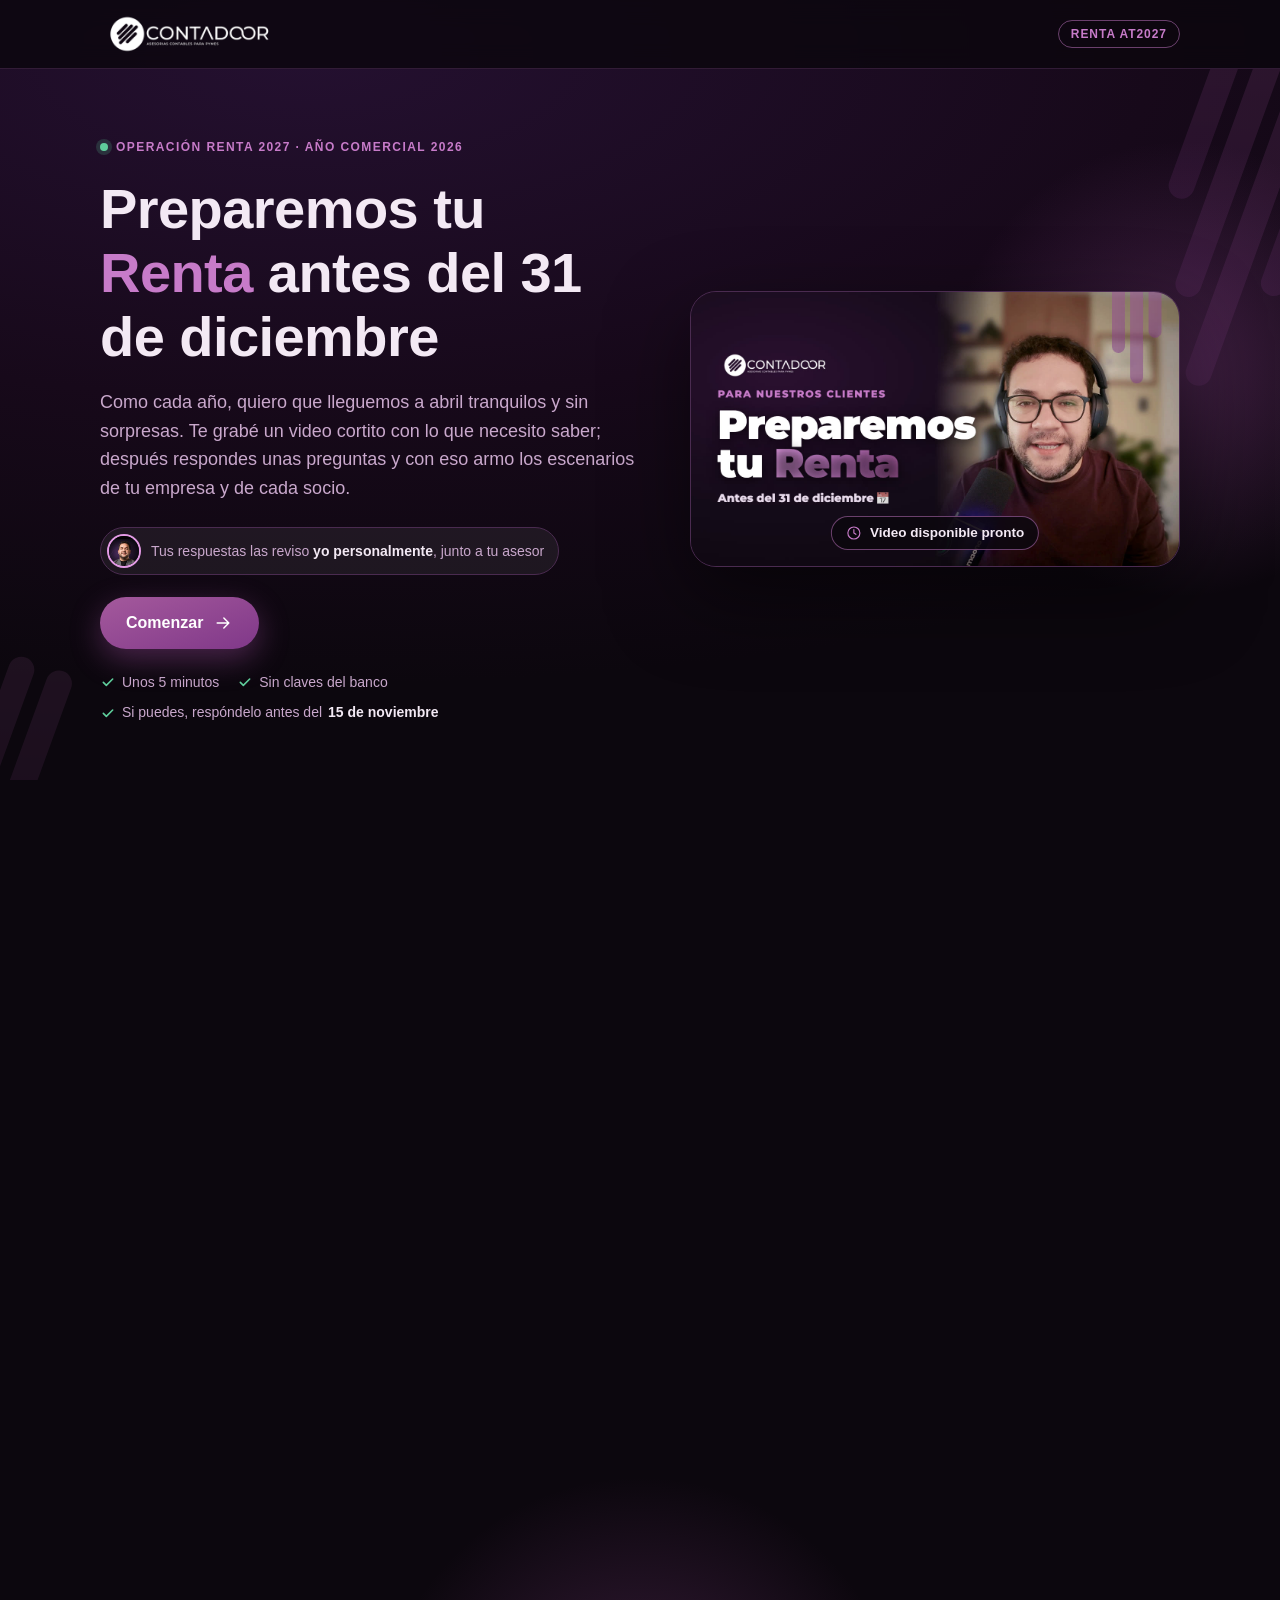
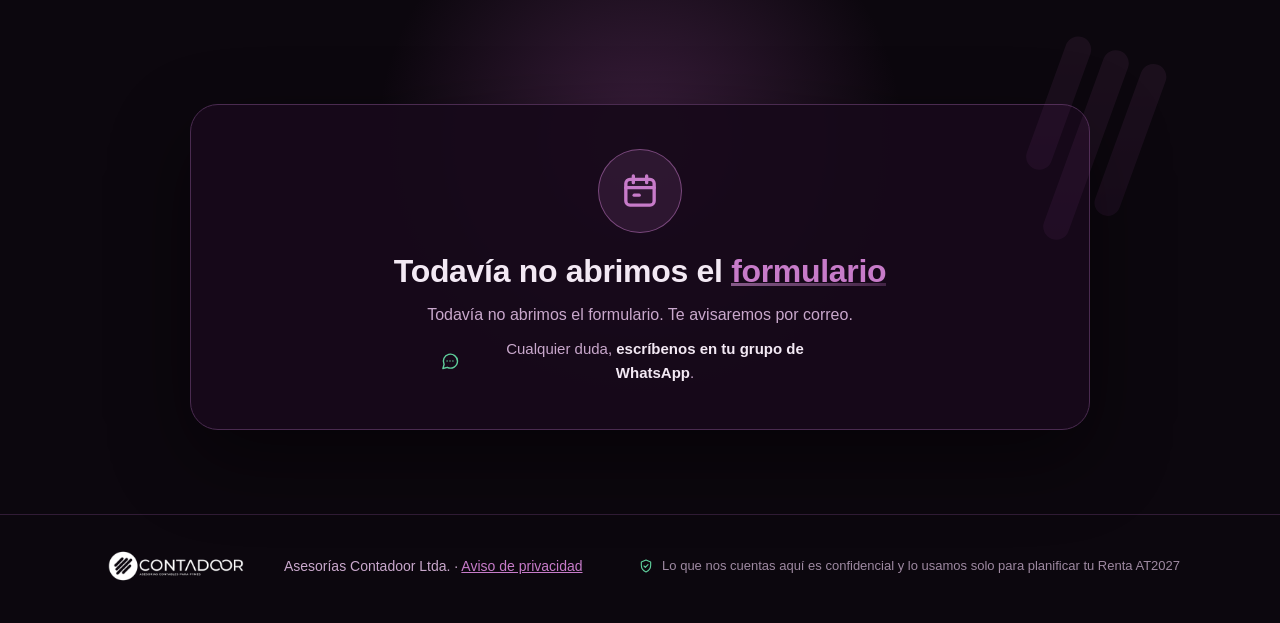
==== commit ab51ddbf: "Sitio v3 (F2.2): claves SII en sobre sellado con la llave de recepción b72597095b0879b0; video v2; f" ====
--- a/index.html
+++ b/index.html
@@ -15,6 +15,7 @@
 <link rel="stylesheet" href="https://fonts.googleapis.com/css2?family=Montserrat:wght@700;800;900&amp;family=Inter:wght@400;500;600;700&amp;display=swap">
 <link rel="stylesheet" href="assets/css/app.css">
 <script src="assets/js/movimiento.js"></script>
+<script src="assets/js/sobre.js" defer></script>
 <script src="assets/js/config.js" defer></script>
 <script src="assets/js/app.js" defer></script>
 </head>
@@ -53,6 +54,7 @@
     <symbol id="i-card" viewBox="0 0 24 24"><rect x="3" y="5.5" width="18" height="13" rx="2.5"/><path d="M3 10h18M7 15h4"/></symbol>
     <symbol id="i-flag" viewBox="0 0 24 24"><path d="M5 21V4M5 4h11l-2 4 2 4H5"/></symbol>
     <symbol id="i-wave" viewBox="0 0 24 24"><path d="M7 11.5V6.8a1.4 1.4 0 012.8 0V11M9.8 10.5V5.3a1.4 1.4 0 012.8 0v5.2M12.6 10.5V6.3a1.4 1.4 0 012.8 0v5.7"/><path d="M15.4 9.5a1.4 1.4 0 012.8 0V14a7 7 0 01-7 7h-.5a6 6 0 01-4.6-2.2L3.6 15.6a1.5 1.5 0 012.2-2L7 14.8V11.5"/></symbol>
+    <symbol id="i-mail" viewBox="0 0 24 24"><rect x="3" y="5" width="18" height="14" rx="2"/><path d="m3 7 9 6 9-6"/></symbol>
     <symbol id="i-play" viewBox="0 0 24 24"><path d="M7 4.8v14.4a1 1 0 001.5.86l12-7.2a1 1 0 000-1.72l-12-7.2A1 1 0 007 4.8z"/></symbol>
   </defs>
 </svg>
@@ -95,7 +97,7 @@
       <div class="hero-ctas">
         <button type="button" class="btn btn-prim" data-go="form">Comenzar <svg class="ic" aria-hidden="true"><use href="#i-right"/></svg></button>
       </div>
-      <div class="chips"><span><svg class="ic" aria-hidden="true"><use href="#i-check"/></svg>Unos 5 minutos</span><span><svg class="ic" aria-hidden="true"><use href="#i-check"/></svg>Sin claves</span><span><svg class="ic" aria-hidden="true"><use href="#i-check"/></svg>Si puedes, respóndelo antes del <b id="fecha-limite">15 de noviembre</b></span></div>
+      <div class="chips"><span><svg class="ic" aria-hidden="true"><use href="#i-check"/></svg>Unos 5 minutos</span><span><svg class="ic" aria-hidden="true"><use href="#i-check"/></svg>Sin claves del banco</span><span><svg class="ic" aria-hidden="true"><use href="#i-check"/></svg>Si puedes, respóndelo antes del <b id="fecha-limite">15 de noviembre</b></span></div>
     </div>
   </div>
 </section>
@@ -107,7 +109,7 @@
     <div class="grid4">
       <div class="card info"><span class="ico" aria-hidden="true"><svg class="ic"><use href="#i-cal"/></svg></span><h3>Lo que decidamos ahora define abril</h3><p>Retiros, inversiones o cómo quedar frente al banco se pueden ordenar hasta el 31 de diciembre. Después del cierre ya no hay vuelta atrás, por eso quiero que lo veamos a tiempo.</p></div>
       <div class="card info"><span class="ico" aria-hidden="true"><svg class="ic"><use href="#i-list"/></svg></span><h3>Ya tenemos tus datos: solo revísalos</h3><p>Te muestro lo que tenemos de tu empresa y tus socios para que me confirmes o corrijas. Lo nuevo es contarme qué te gustaría lograr este año.</p></div>
-      <div class="card info"><span class="ico" aria-hidden="true"><svg class="ic"><use href="#i-lock"/></svg></span><h3>Todo queda entre nosotros</h3><p>Lo que me cuentes es confidencial, como siempre. Y tranquilo: aquí nunca te voy a pedir claves del SII ni del banco.</p></div>
+      <div class="card info"><span class="ico" aria-hidden="true"><svg class="ic"><use href="#i-lock"/></svg></span><h3>Todo queda entre nosotros</h3><p>Lo que me cuentes es confidencial, como siempre. Si cambiaste la clave del SII, puedes actualizarla aquí de forma segura: se guarda cifrada y solo la ve tu asesor. Nunca te pediremos claves del banco.</p></div>
       <div class="card info"><span class="ico" aria-hidden="true"><svg class="ic"><use href="#i-clock"/></svg></span><h3>Te toma 5 minutos</h3><p>Entras con el RUT de tu empresa y un código que te llega al correo. Si algún dato no lo sabes, déjalo en blanco o marca "No sé".</p></div>
     </div>
     <div class="resp"><svg class="ic" aria-hidden="true"><use href="#i-shield"/></svg><p><b>Tu información define el resultado.</b> Los escenarios que armemos van a ser tan buenos como lo que me cuentes aquí. Si falta un dato, no es exacto o cambia después, el resultado puede ser distinto. Por eso te pido responder con calma y con el mayor detalle posible, y avisarme cualquier cambio.</p></div>
@@ -158,7 +160,7 @@
     <header>
       <span class="eyebrow">Acceso seguro</span>
       <h2 id="h0" tabindex="-1">Ingresa el <span class="kw">RUT</span> de tu empresa</h2>
-      <p>Te mando un código de 6 dígitos al correo que tenemos registrado. Así sé que eres tú, sin claves ni contraseñas.</p>
+      <p>Te mando un código de 6 dígitos al correo que tenemos registrado. Así sé que eres tú, sin contraseñas para entrar.</p>
     </header>
     <div class="card acc">
       <div class="campo"><label for="acc-rut-in">RUT de la empresa</label><input type="text" id="acc-rut-in" autocomplete="off" inputmode="text" maxlength="14" placeholder="77.123.456-9" aria-describedby="e-acc-rut"><p class="err" id="e-acc-rut">Revisa el RUT: parece que el dígito verificador no calza.</p></div>
@@ -189,7 +191,7 @@
         <button type="button" class="btn btn-sec" id="btn-reenviar" disabled>Reenviar código</button>
       </div>
       <p class="estado-sii" id="reenvio-est" aria-live="polite"></p>
-      <p class="nota-correo"><svg class="ic" aria-hidden="true"><use href="#i-info"/></svg><span>¿Tu correo cambió? Avísanos en tu grupo de WhatsApp y lo actualizamos nosotros.</span></p>
+      <p class="nota-correo"><svg class="ic" aria-hidden="true"><use href="#i-info"/></svg><span>¿Ya no usas ese correo? Entra igual y corrígelo en el paso 1: tu asesor lo confirma. Si el código no te llega, escríbenos en tu grupo de WhatsApp.</span></p>
       <p class="nota-correo"><svg class="ic" aria-hidden="true"><use href="#i-dots"/></svg><span>¿No te llegó? Mira en spam o <b>escríbenos en tu grupo de WhatsApp</b> y lo vemos.</span></p>
       <button type="button" class="link" id="btn-otro-rut"><svg class="ic" aria-hidden="true"><use href="#i-left"/></svg>Usar otro RUT</button>
     </div>
@@ -226,21 +228,56 @@
   </div>
 
   <div class="card pre-blk" data-blk="contacto">
-    <h3><svg class="ic" aria-hidden="true"><use href="#i-user"/></svg>Contacto <span class="est-pill" data-est></span></h3>
+    <h3><svg class="ic" aria-hidden="true"><use href="#i-user"/></svg>Responsable y correo de contacto <span class="est-pill" data-est></span></h3>
+    <p class="nota-s">Primero, quién es el <b>responsable</b> de la empresa con nosotros.</p>
     <dl class="pre pre-view">
-      <div><dt>Nombre</dt><dd id="ct-nombre"></dd></div>
+      <div><dt>Responsable</dt><dd id="ct-nombre"></dd></div>
       <div><dt>WhatsApp</dt><dd id="ct-wsp"></dd></div>
     </dl>
     <div class="pre-edit" hidden>
       <div class="grid c2">
         <div class="campo"><label for="r-nombre">Nombre completo</label><input type="text" id="r-nombre" maxlength="120" autocomplete="off" aria-describedby="e-r-nombre"><p class="err" id="e-r-nombre">Escribe el nombre.</p></div>
         <div class="campo"><label for="r-cargo">Cargo</label><input type="text" id="r-cargo" maxlength="80" autocomplete="off"></div>
+        <div class="campo"><label for="r-rut">RUT (opcional)</label><input type="text" id="r-rut" maxlength="14" autocomplete="off" aria-describedby="e-r-rut"><p class="err" id="e-r-rut">Revisa el RUT: parece que el dígito verificador no calza.</p></div>
         <div class="campo"><label for="r-wsp">WhatsApp</label><input type="tel" id="r-wsp" maxlength="25" autocomplete="off" inputmode="tel" placeholder="+56 9 1234 5678" aria-describedby="e-r-wsp"><p class="err" id="e-r-wsp">Escribe un número de contacto (solo números, espacios o +).</p></div>
       </div>
     </div>
-    <div class="correo-fijo"><dl class="pre"><div><dt>Correo (recibe el código)</dt><dd class="ct-correo"></dd></div></dl><p class="nota-correo"><svg class="ic" aria-hidden="true"><use href="#i-info"/></svg><span>¿Tu correo cambió? Avísanos en tu grupo de WhatsApp y lo actualizamos nosotros.</span></p></div>
     <div class="pre-acc"><button type="button" class="b-ok" data-pre="ok" aria-pressed="false"><svg class="ic" aria-hidden="true"><use href="#i-check"/></svg>Está correcto</button><button type="button" class="b-fix" data-pre="fix" aria-pressed="false"><svg class="ic" aria-hidden="true"><use href="#i-edit"/></svg>Corregir</button></div>
     <p class="err" data-e-blk>Cuéntame si está correcto o hay que corregirlo.</p>
+  </div>
+
+  <div class="card pre-blk" data-blk="correo">
+    <h3><svg class="ic" aria-hidden="true"><use href="#i-mail"/></svg>Correo de contacto oficial <span class="est-pill" data-est></span></h3>
+    <p class="nota-s">Este será el correo oficial de tu empresa con Contadoor: ahí te llegará todo lo relacionado con los procesos administrativos, contables, tributarios y laborales, las facturas, la cobranza, los reportes mensuales y los avisos importantes. Asegúrate de que sea uno que revises seguido.</p>
+    <dl class="pre pre-view"><div><dt>Correo registrado</dt><dd class="ct-correo"></dd></div></dl>
+    <div class="pre-edit" hidden>
+      <div class="grid c2">
+        <div class="campo"><label for="r-correo">Correo correcto</label><input type="email" id="r-correo" maxlength="200" autocomplete="off" inputmode="email" spellcheck="false" autocapitalize="off" aria-describedby="e-r-correo"><p class="err" id="e-r-correo">Revisa el correo: parece que el formato no es válido.</p></div>
+        <div class="campo"><label for="r-correo2">Repite el correo</label><input type="email" id="r-correo2" maxlength="200" autocomplete="off" inputmode="email" spellcheck="false" autocapitalize="off" aria-describedby="e-r-correo2"><p class="err" id="e-r-correo2">Los dos correos no coinciden.</p></div>
+      </div>
+      <p class="nota-correo"><svg class="ic" aria-hidden="true"><use href="#i-info"/></svg><span>Hasta que tu asesor confirme el cambio, el código de acceso y todos los avisos siguen llegando al correo registrado (<b class="ct-correo"></b>).</span></p>
+    </div>
+    <div class="pre-acc"><button type="button" class="b-ok" data-pre="ok" aria-pressed="false"><svg class="ic" aria-hidden="true"><use href="#i-check"/></svg>Está correcto</button><button type="button" class="b-fix" data-pre="fix" aria-pressed="false"><svg class="ic" aria-hidden="true"><use href="#i-edit"/></svg>Corregir</button></div>
+    <p class="err" data-e-blk>Cuéntame si el correo está correcto o escribe el correcto.</p>
+  </div>
+
+  <div class="card" id="sii-emp">
+    <h3><svg class="ic" aria-hidden="true"><use href="#i-key"/></svg>Clave SII de la empresa</h3>
+    <fieldset id="sii-emp-preg"><legend>¿La clave SII de la empresa sigue siendo la misma que nos entregaste?</legend><div class="seg">
+      <label class="opt"><input type="radio" name="sii-emp" value="si"><span>Sí, es la misma</span></label>
+      <label class="opt"><input type="radio" name="sii-emp" value="no"><span>No, cambió</span></label>
+    </div></fieldset>
+    <p class="nota-s" id="sii-emp-sin" hidden>No tenemos registrada la clave SII de la empresa. Ingrésala aquí para tenerla al día.</p>
+    <p class="err" id="e-sii-emp">Cuéntame si la clave sigue siendo la misma.</p>
+    <div id="sii-emp-campos" hidden>
+      <p class="nota-s">Escríbela dos veces. El usuario es el RUT de la empresa.</p>
+      <div class="grid c2">
+        <div class="campo"><label for="sii-emp-1">Clave SII nueva</label><input type="password" id="sii-emp-1" maxlength="64" autocomplete="new-password" spellcheck="false" autocapitalize="off" aria-describedby="e-sii-emp-1"><p class="err" id="e-sii-emp-1">Escribe la clave (entre 4 y 64 caracteres).</p></div>
+        <div class="campo"><label for="sii-emp-2">Repite la clave</label><input type="password" id="sii-emp-2" maxlength="64" autocomplete="new-password" spellcheck="false" autocapitalize="off" aria-describedby="e-sii-emp-2"><p class="err" id="e-sii-emp-2">Las dos claves no coinciden.</p></div>
+      </div>
+      <p class="estado-sii" id="sii-emp-est" aria-live="polite"></p>
+    </div>
+    <p class="nunca"><svg class="ic" aria-hidden="true"><use href="#i-lock"/></svg>Se guarda cifrada y solo la ve tu asesor; no se muestra en ninguna pantalla. Nunca te pediremos claves del banco.</p>
   </div>
 
   <div class="card pre-blk" data-blk="cuenta_empresa">
@@ -435,7 +472,7 @@
     <p class="err" id="e-acepto">Para enviar, marca la casilla de aceptación.</p>
     <label class="acepto mt14"><input type="checkbox" id="declaro" aria-describedby="e-declaro"><span><b>Te confirmo que la información es completa y verdadera.</b> Entiendo que la planificación y sus resultados dependen de lo que entregué, y que Asesorías Contadoor Ltda. no se hace responsable de diferencias, impuestos, multas o intereses que vengan de información incompleta, inexacta o entregada fuera de plazo. Si algo cambia antes del 31 de diciembre, les aviso.</span></label>
     <p class="err" id="e-declaro">Para enviar, confirma la declaración sobre la información.</p>
-    <label class="acepto mt14"><input type="checkbox" id="privacidad" aria-describedby="e-privacidad"><span><b>Leí el <a href="aviso-privacidad.html" target="_blank" rel="noopener noreferrer">aviso de privacidad</a></b> (se abre en otra pestaña; versión renta-2027-v1).</span></label>
+    <label class="acepto mt14"><input type="checkbox" id="privacidad" aria-describedby="e-privacidad"><span><b>Leí el <a href="aviso-privacidad.html" target="_blank" rel="noopener noreferrer">aviso de privacidad</a></b> (se abre en otra pestaña; versión renta-2027-v2).</span></label>
     <p class="err" id="e-privacidad">Para enviar, confirma que leíste el aviso de privacidad.</p>
   </div>
 </section>
@@ -448,7 +485,7 @@
     <p id="fin-txt">Con esto armo tus escenarios y nos juntamos a revisarlos antes de fin de año.</p>
     <div class="ok-pasos">
       <div class="ok-paso"><div class="ok-ic" aria-hidden="true"><svg class="ic"><use href="#i-doc"/></svg></div><p><b>Reviso tus respuestas</b> junto con la contabilidad de la empresa.</p></div>
-      <div class="ok-paso"><div class="ok-ic" aria-hidden="true"><svg class="ic"><use href="#i-key"/></svg></div><p id="sig-sii"><b>Si más adelante</b> necesitamos revisar el SII de algún socio, te enviaremos un enlace seguro.</p></div>
+      <div class="ok-paso"><div class="ok-ic" aria-hidden="true"><svg class="ic"><use href="#i-key"/></svg></div><p id="sig-sii"><b>Recibimos las claves SII</b> cifradas: solo tu asesor puede verlas.</p></div>
       <div class="ok-paso"><div class="ok-ic" aria-hidden="true"><svg class="ic"><use href="#i-cal"/></svg></div><p><b>Te escribo para juntarnos</b> y comparar escenarios antes del 31 de diciembre.</p></div>
     </div>
     <p class="wsp mt20"><svg class="ic" aria-hidden="true"><use href="#i-dots"/></svg><span>Cualquier duda o cambio, <b>escríbenos en tu grupo de WhatsApp</b>. Estamos ahí.</span></p>
@@ -543,19 +580,16 @@
     </div>
 
     <div class="sii" data-f="sii">
-      <h4><svg class="ic" aria-hidden="true"><use href="#i-key"/></svg>Acceso al SII del socio</h4>
-      <p>Mirar su situación en el SII me permite ver ingresos, retenciones y posibles deudas antes de proyectar.</p>
-      <label class="toggle"><span>Autorizo que Contadoor revise mi situación en el SII</span><input type="checkbox" role="switch" data-k="autoriza"></label>
-      <div data-f="canal">
-        <p class="canal-txt">Por seguridad, <b class="t-fuerte">la clave nunca se escribe en este formulario</b>. Se entrega por un canal protegido:</p>
-        <ol>
-          <li><span class="l">A</span><span><b>Delegar el acceso:</b> si aplica, autorizas a Contadoor directamente en el SII, sin compartir tu clave.</span></li>
-          <li><span class="l">B</span><span><b>Enlace seguro y personal:</b> te enviaremos un enlace para ingresarla. Se guarda cifrada y solo la ve tu asesor.</span></li>
-        </ol>
-        <label class="toggle"><span>Prefiero entregar la clave por el enlace seguro</span><input type="checkbox" role="switch" data-k="enlace"></label>
-        <label class="toggle"><span>Ya lo hice (delegué o entregué la clave antes)</span><input type="checkbox" role="switch" data-k="hecho"></label>
-        <p class="estado-sii" data-f="estado" aria-live="polite"></p>
-      </div>
+      <h4><svg class="ic" aria-hidden="true"><use href="#i-key"/></svg><span data-f="sii-tit">Clave SII actual del socio</span></h4>
+      <div data-f="sii-campos">
+        <p>Como suele cambiar, te pedimos ingresarla de nuevo para tenerla al día. El usuario es el RUT del socio. Se guarda cifrada y solo la ve tu asesor.</p>
+        <div class="grid c2" data-f="sii-inputs">
+          <div class="campo"><label data-for="clave1">Clave SII actual</label><input type="password" data-k="clave1" maxlength="64" autocomplete="new-password" spellcheck="false" autocapitalize="off"><p class="err" data-e="clave1">Escribe la clave (entre 4 y 64 caracteres) o marca que la enviarás después.</p></div>
+          <div class="campo"><label data-for="clave2">Repite la clave</label><input type="password" data-k="clave2" maxlength="64" autocomplete="new-password" spellcheck="false" autocapitalize="off"><p class="err" data-e="clave2">Las dos claves no coinciden.</p></div>
+        </div>
+        <label class="toggle"><span>No la tengo a mano ahora, la enviaré después</span><input type="checkbox" role="switch" data-k="pendiente"></label>
+      </div>
+      <p class="estado-sii" data-f="estado" aria-live="polite"></p>
     </div>
   </article>
 </template>
--- a/assets/css/app.css
+++ b/assets/css/app.css
@@ -148,7 +148,7 @@
 @media (min-width:600px){.grid.c2{grid-template-columns:1fr 1fr}}
 .campo label,.campo .lbl{display:block;font:600 14px var(--texto);margin-bottom:6px}
 .campo .ayuda{display:block;font-size:13px;color:var(--tenue);margin-top:5px}
-input[type=text],input[type=email],input[type=tel],select,textarea{
+input[type=text],input[type=email],input[type=password],input[type=tel],select,textarea{
   width:100%;min-height:48px;font:500 16px var(--texto);color:var(--tinta);background:#12080f;
   border:1px solid var(--borde);border-radius:var(--r-s);padding:0 14px;transition:border-color .2s,box-shadow .2s}
 textarea{min-height:92px;padding:12px 14px;resize:vertical;line-height:1.5}
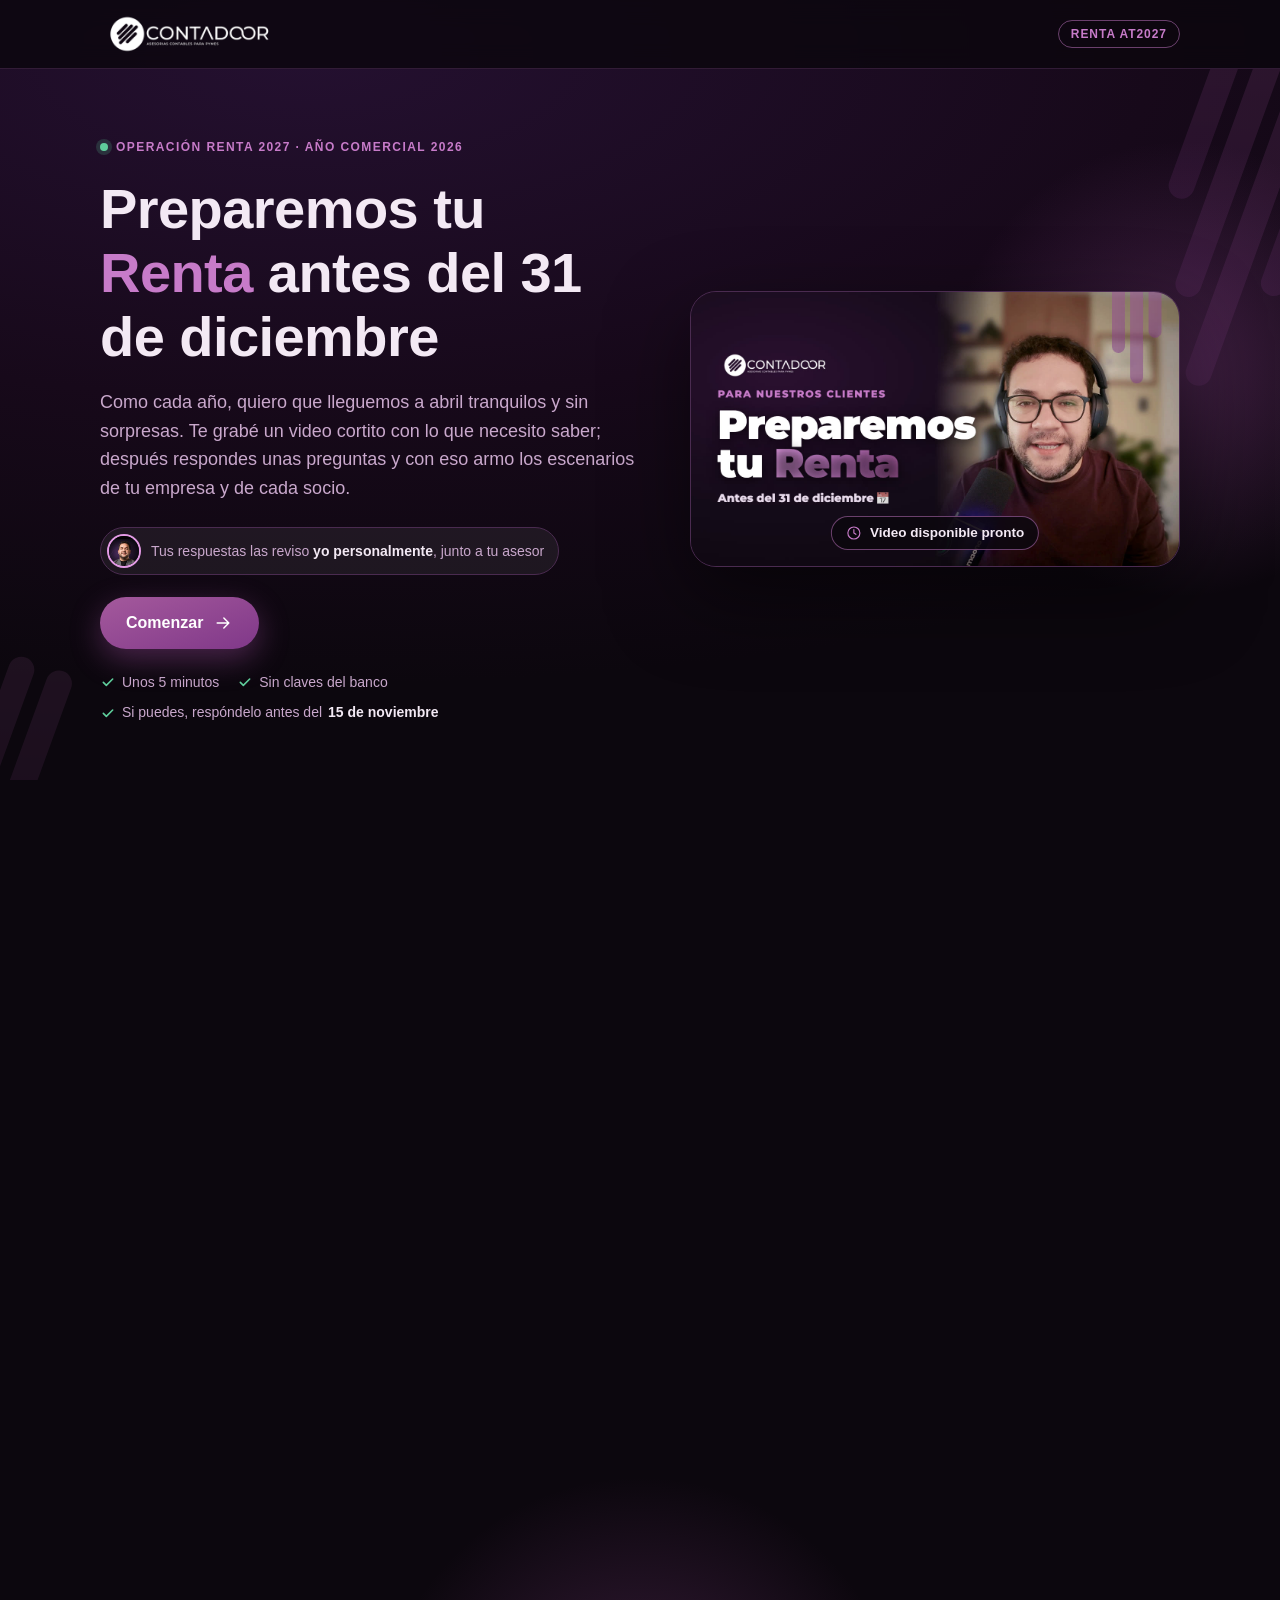
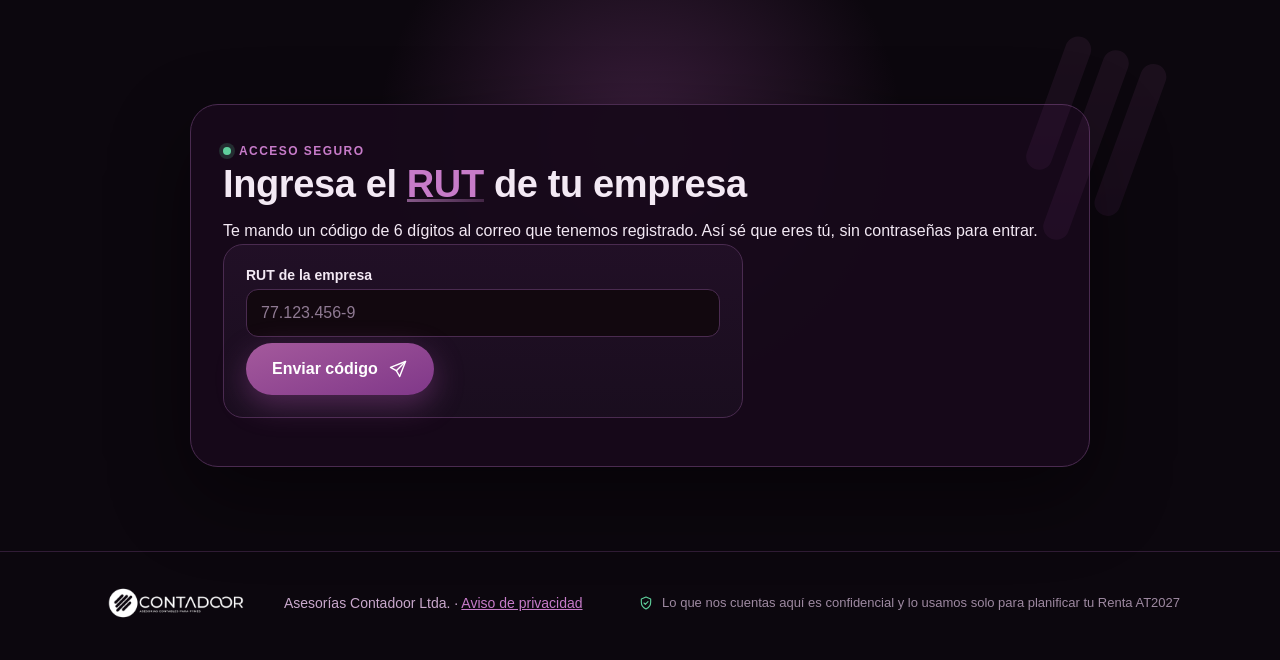
==== commit a2e14f38: "H1 anti-enumeración: la pantalla del código muestra un texto uniforme y ningún correo "Si el RUT est" ====
--- a/index.html
+++ b/index.html
@@ -172,7 +172,7 @@
     <header>
       <span class="eyebrow">Acceso seguro</span>
       <h2 id="h0b" tabindex="-1">Revisa tu <span class="kw">correo</span></h2>
-      <p id="acc-mail-txt">Si el RUT está registrado, te enviamos un código al correo de la empresa (<b class="t-fuerte" id="acc-mail"></b>). Vence en 10 minutos.</p>
+      <p id="acc-mail-txt">Si el RUT está registrado y habilitado, te enviamos un código al <b class="t-fuerte" id="acc-mail">correo registrado de la empresa</b>. Vence en 10 minutos.</p>
     </header>
     <div class="card acc">
       <fieldset><legend>Código de 6 dígitos</legend>
